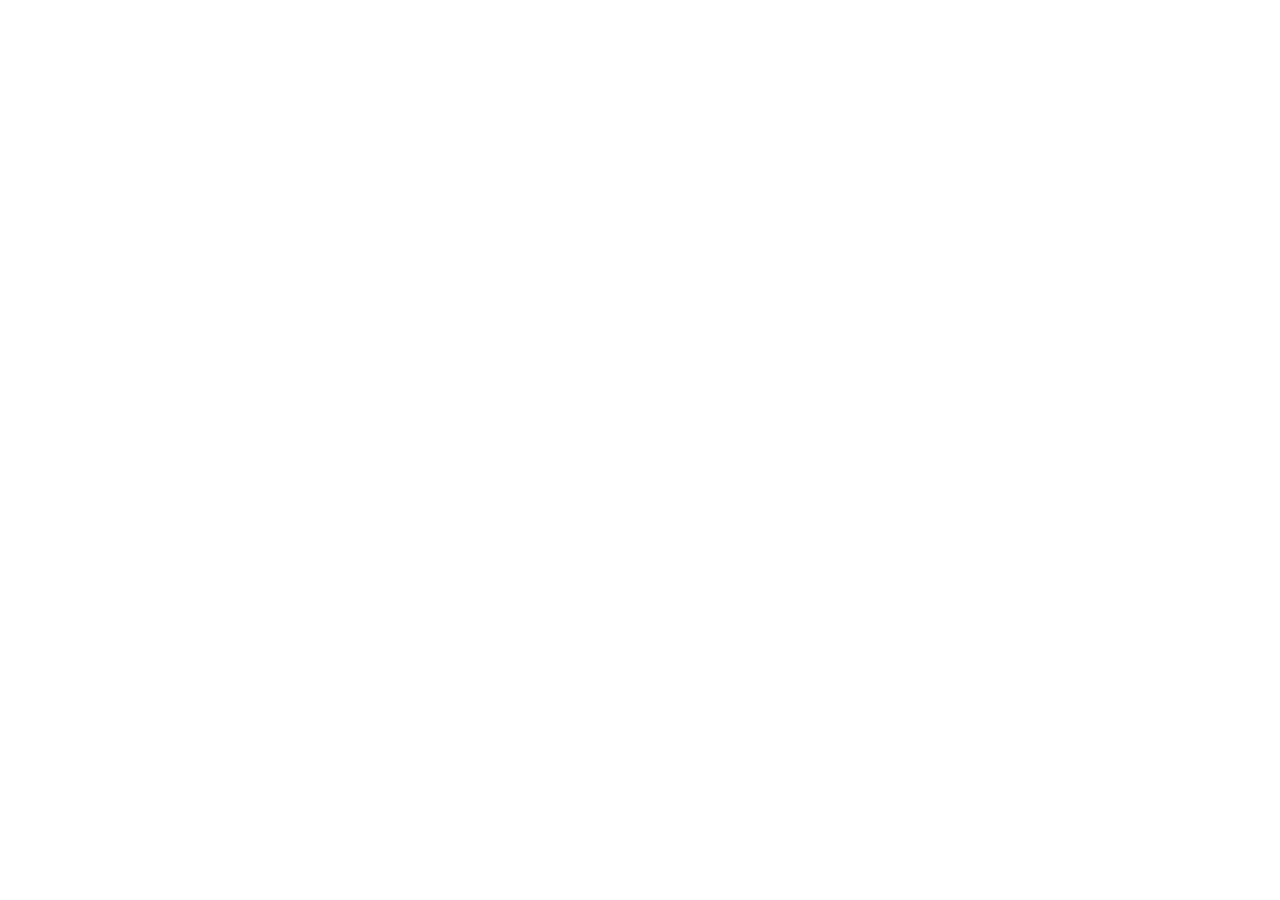
==== index.html @ 63088d49 "Update index.html" ====
<!DOCTYPE html>
<html lang="en">
<head>
  <meta charset="UTF-8">
  <title>Cropped Iframe</title>
  <style>
    html, body {
      margin: 0;
      height: 100%;
      overflow: hidden;
    }
    .iframe-wrapper {
      width: 100%;
      height: 100%;
      overflow: hidden;
      position: relative;
    }
    iframe {
      width: 100%;
      height: calc(100% + 50px); /* 100px more to shift up */
      border: none;
      transform: translateY(-50px); /* Crop 100px from top */
    }
  </style>
</head>
<body>
  <div class="iframe-wrapper">
    <iframe src="https://zijinmurong.wixsite.com/amozm0905"></iframe>
  </div>
</body>
</html>
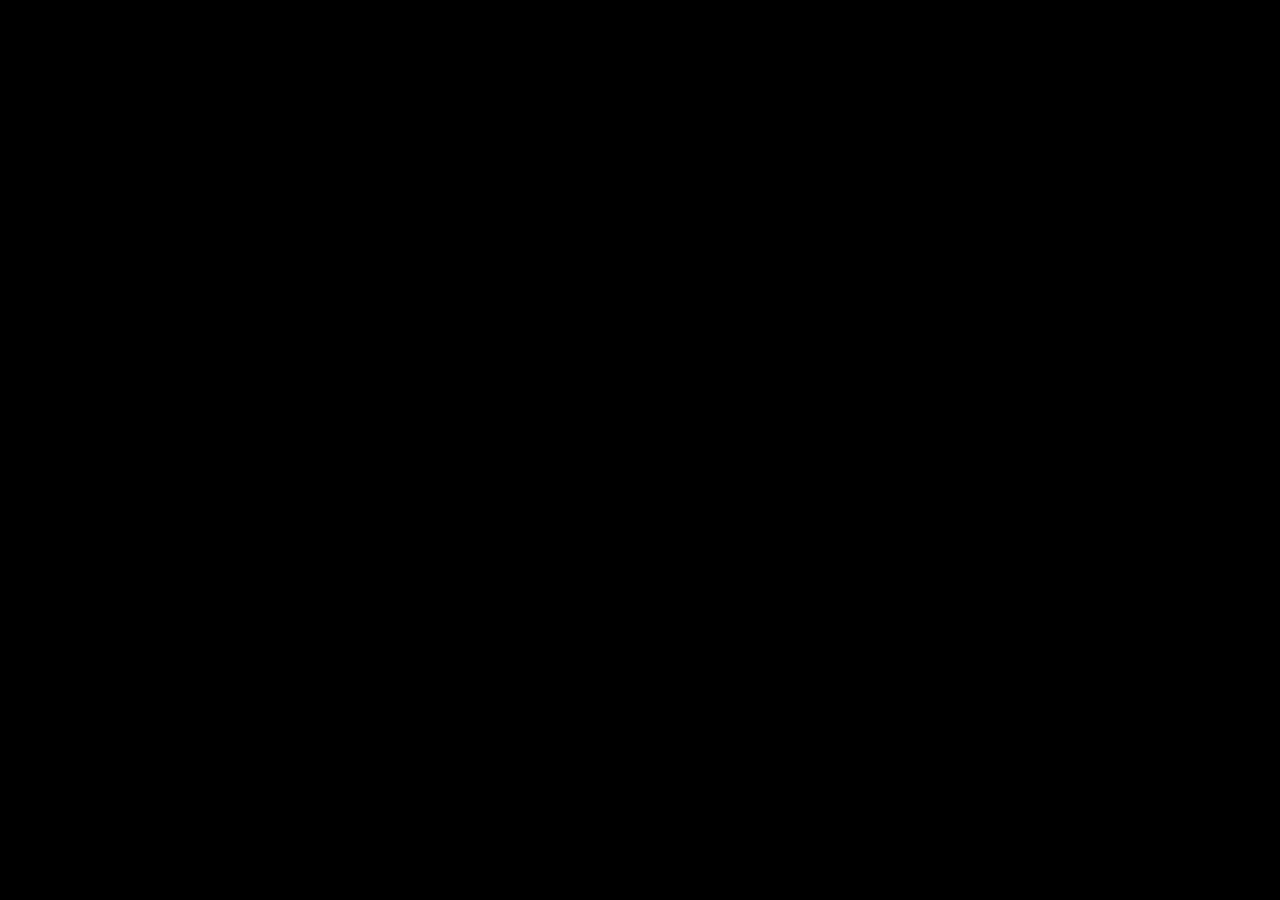
==== commit 852349c0: "Update index.html" ====
--- a/index.html
+++ b/index.html
@@ -2,24 +2,33 @@
 <html lang="en">
 <head>
   <meta charset="UTF-8">
-  <title>Cropped Iframe</title>
+  <meta name="viewport" content="width=device-width, initial-scale=1.0">
+  <title>Amozm.0905</title>
   <style>
     html, body {
       margin: 0;
+      padding: 0;
+      height: 100%;
+      width: 100%;
+      overflow: hidden;
+      background: #000; /* optional: removes any white gaps showing behind */
+    }
+    .iframe-wrapper {
+      position: fixed;
+      top: 0;
+      left: 0;
+      right: 0;
+      bottom: 0;
+      width: 100%;
       height: 100%;
       overflow: hidden;
     }
-    .iframe-wrapper {
-      width: 100%;
-      height: 100%;
-      overflow: hidden;
-      position: relative;
-    }
     iframe {
       width: 100%;
-      height: calc(100% + 50px); /* 100px more to shift up */
+      height: calc(100% + 50px); /* Extra height to shift content up */
       border: none;
-      transform: translateY(-50px); /* Crop 100px from top */
+      transform: translateY(-50px);
+      display: block;
     }
   </style>
 </head>
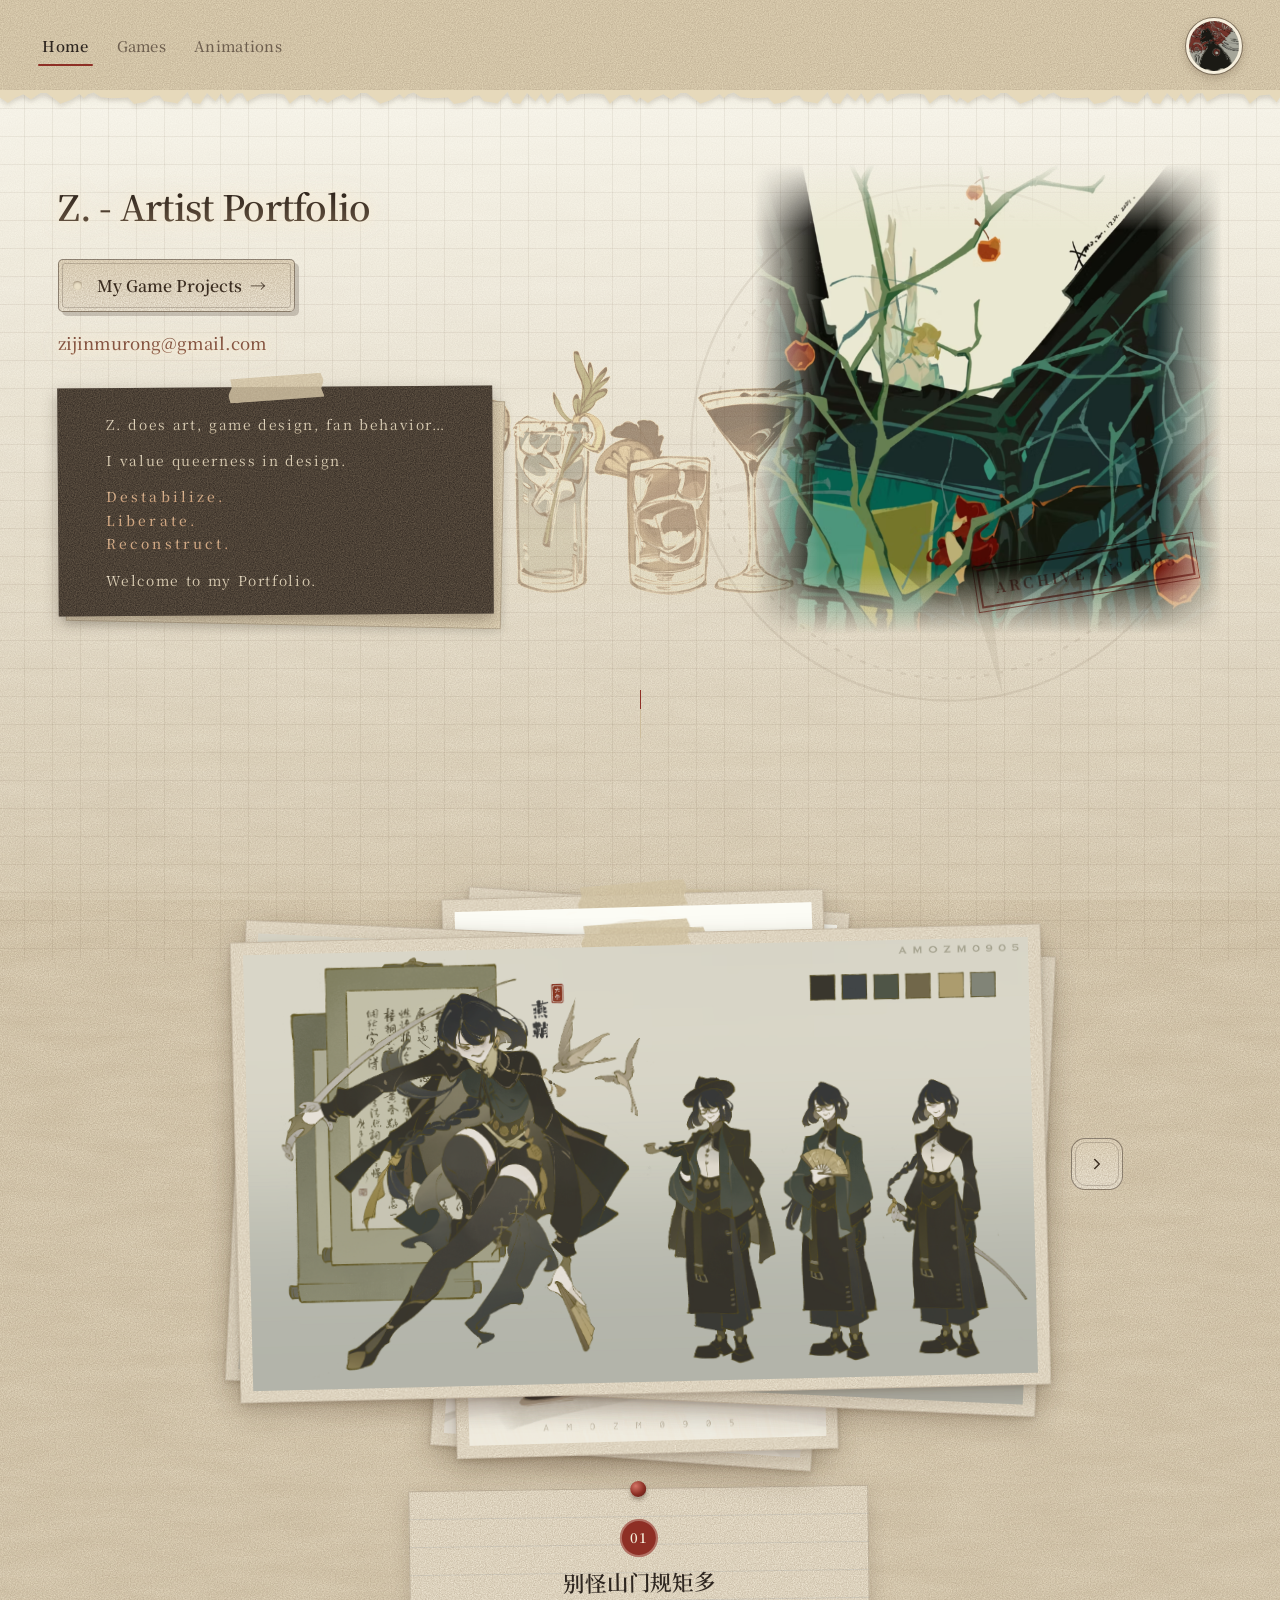
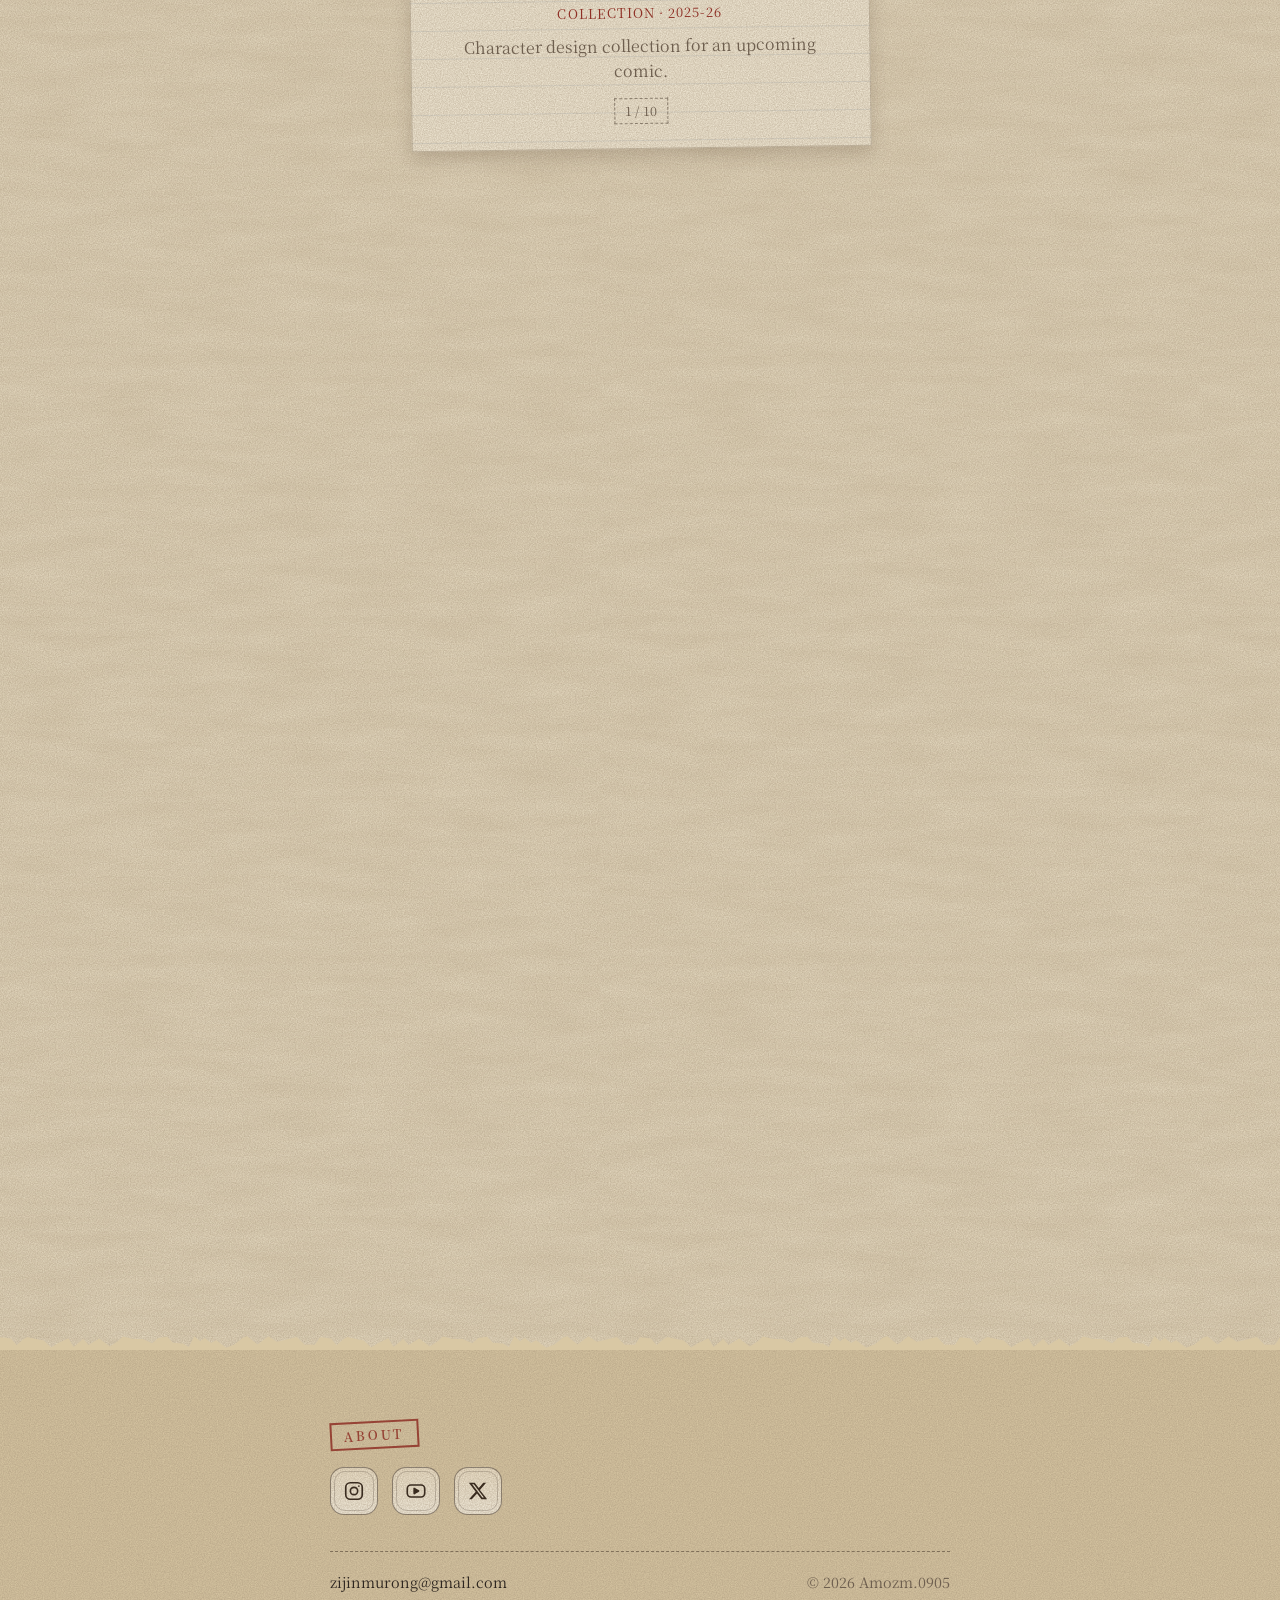
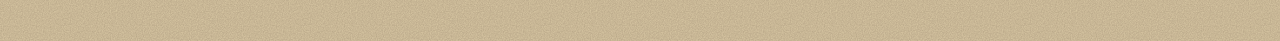
==== commit fbb48cf2: "animation add" ====
--- a/index.html
+++ b/index.html
@@ -1,40 +1,81 @@
-<!DOCTYPE html>
+<!doctype html>
 <html lang="en">
 <head>
-  <meta charset="UTF-8">
-  <meta name="viewport" content="width=device-width, initial-scale=1.0">
+  <meta charset="utf-8">
+  <meta name="viewport" content="width=device-width, initial-scale=1">
   <title>Amozm.0905</title>
-  <style>
-    html, body {
-      margin: 0;
-      padding: 0;
-      height: 100%;
-      width: 100%;
-      overflow: hidden;
-      background: #000; /* optional: removes any white gaps showing behind */
-    }
-    .iframe-wrapper {
-      position: fixed;
-      top: 0;
-      left: 0;
-      right: 0;
-      bottom: 0;
-      width: 100%;
-      height: 100%;
-      overflow: hidden;
-    }
-    iframe {
-      width: 100%;
-      height: calc(100% + 50px); /* Extra height to shift content up */
-      border: none;
-      transform: translateY(-50px);
-      display: block;
-    }
-  </style>
+  <link rel="preconnect" href="https://fonts.googleapis.com">
+  <link rel="preconnect" href="https://fonts.gstatic.com" crossorigin>
+  <link href="https://fonts.googleapis.com/css2?family=Noto+Serif+SC:wght@400;500;600;700&display=swap" rel="stylesheet">
+  <link rel="stylesheet" href="style.css">
 </head>
 <body>
-  <div class="iframe-wrapper">
-    <iframe src="https://zijinmurong.wixsite.com/amozm0905"></iframe>
-  </div>
+
+  <!-- ========== TOP BAR — page buttons + profile picture (images/profile.png) ========== -->
+  <nav class="top-bar" aria-label="Main">
+    <div class="nav-links">
+      <a class="nav-btn is-active" href="index.html" aria-current="page">Home</a>
+      <a class="nav-btn" href="games.html">Games</a>
+      <a class="nav-btn" href="animations.html">Animations</a>
+    </div>
+    <a class="avatar" href="index.html" aria-label="Home"><img src="images/profile.png" alt="Profile picture"></a>
+  </nav>
+
+  <!-- ========== HEADER — edit your name, email and tagline here ========== -->
+  <header class="site-header hero">
+    <div class="hero-grid">
+    <div class="header-inner">
+      <h1 class="name">Z. - Artist Portfolio</h1>
+      <a class="cta-btn" href="games.html">My Game Projects <span aria-hidden="true">→</span></a>
+      <a class="email" href="mailto:zijinmurong@gmail.com">zijinmurong@gmail.com</a>
+      <div class="tagline"><span class="tape" aria-hidden="true"></span>
+        <p>Z. does art, game design, fan behavior…</p>
+        <p>I value queerness in design.</p>
+        <p class="motto">Destabilize.<br>Liberate.<br>Reconstruct.</p>
+        <p>Welcome to my Portfolio.</p>
+      </div>
+    </div>
+
+    <!-- Right-side picture: replace images/hero.png with your own PNG (edges fade into the background) -->
+    <div class="hero-art">
+      <img src="images/hero.png" alt="Featured artwork">
+    </div>
+    </div>
+    <div class="scroll-hint" aria-hidden="true"><span></span></div>
+  </header>
+
+  <!-- ========== PORTFOLIO STACKS — edit the list in portfolio-data.js ========== -->
+  <main id="stacks" class="stacks" aria-label="Portfolio"></main>
+
+  <!-- ========== FOOTER — edit your extra info here ========== -->
+  <footer class="site-footer">
+    <div class="footer-inner">
+      <h2>About</h2>
+      <div class="social">
+        <a class="social-btn" href="https://www.instagram.com/amo.zm" target="_blank" rel="noopener" aria-label="Instagram">
+          <svg viewBox="0 0 24 24" fill="none" stroke="currentColor" stroke-width="1.8" stroke-linecap="round" stroke-linejoin="round" aria-hidden="true">
+            <rect x="3" y="3" width="18" height="18" rx="5"/><circle cx="12" cy="12" r="4"/><circle cx="17.3" cy="6.7" r="0.9" fill="currentColor" stroke="none"/>
+          </svg>
+        </a>
+        <a class="social-btn" href="https://www.youtube.com/@amozm.0905" target="_blank" rel="noopener" aria-label="YouTube">
+          <svg viewBox="0 0 24 24" fill="none" stroke="currentColor" stroke-width="1.8" stroke-linejoin="round" aria-hidden="true">
+            <rect x="2.5" y="5.5" width="19" height="13" rx="4"/><path d="M10 9.2v5.6l4.8-2.8z" fill="currentColor"/>
+          </svg>
+        </a>
+        <a class="social-btn" href="https://x.com/amozm0905" target="_blank" rel="noopener" aria-label="X">
+          <svg viewBox="0 0 24 24" fill="currentColor" aria-hidden="true">
+            <path d="M17.8 3h3.1l-6.8 7.8L22 21h-6.2l-4.9-6.4L5.3 21H2.2l7.3-8.3L2 3h6.4l4.4 5.8L17.8 3zm-1.1 16.2h1.7L7.4 4.7H5.6l11.1 14.5z"/>
+          </svg>
+        </a>
+      </div>
+      <div class="footer-meta">
+        <a href="mailto:zijinmurong@gmail.com">zijinmurong@gmail.com</a>
+        <span>© <span id="year"></span> Amozm.0905</span>
+      </div>
+    </div>
+  </footer>
+
+  <script src="portfolio-data.js"></script>
+  <script src="script.js"></script>
 </body>
 </html>
--- a/style.css
+++ b/style.css
@@ -0,0 +1,1044 @@
+:root {
+  --stack-scale: 0.8;   /* size of the project stacks: 1 = original, 0.8 = 80% */
+  --bg: #ffffff;
+  --surface: #ffffff;
+  --text: #2f352f;
+  --muted: #6d766f;
+  --line: #e4e7e3;
+  --green: #5d7d64;
+  --green-soft: #a8bea7;
+  --green-pale: #ffffff;
+  --card: #ffffff;
+  --shadow: 0 10px 28px rgba(40, 50, 42, 0.12), 0 2px 6px rgba(40, 50, 42, 0.07);
+}
+
+* { box-sizing: border-box; }
+
+html { scroll-behavior: smooth; }
+
+body {
+  margin: 0;
+  background: var(--bg);
+  color: var(--text);
+  /* Source Han Serif (installed locally) or its Google Fonts twin, Noto Serif SC */
+  font-family: "Source Han Serif", "Source Han Serif SC", "Noto Serif SC", "Noto Serif CJK SC", serif;
+  line-height: 1.6;
+  -webkit-font-smoothing: antialiased;
+}
+
+a { color: var(--green); text-decoration: none; }
+a:hover { text-decoration: underline; text-underline-offset: 3px; }
+
+/* ---------- Top bar ---------- */
+.top-bar {
+  position: sticky;
+  top: 0;
+  z-index: 50;
+  display: flex;
+  align-items: center;
+  justify-content: space-between;
+  gap: 12px;
+  padding: 18px clamp(16px, 3vw, 40px);
+}
+.nav-links { display: flex; gap: 6px; flex-wrap: wrap; }
+.nav-btn {
+  padding: 8px 16px;
+  border-radius: 999px;
+  border: 1px solid transparent;
+  color: var(--muted);
+  font-size: 0.92rem;
+  font-weight: 500;
+  transition: background-color 0.2s ease, color 0.2s ease, border-color 0.2s ease;
+}
+.nav-btn:hover { background: var(--green-pale); color: var(--green); text-decoration: none; }
+.nav-btn.is-active { background: var(--surface); border-color: var(--line); color: var(--text); }
+.nav-btn:focus-visible, .avatar:focus-visible, .cta-btn:focus-visible, .learn-more:focus-visible { outline: 2px solid var(--green); outline-offset: 2px; }
+
+.avatar {
+  flex: none;
+  width: 56px;
+  height: 56px;
+  border-radius: 50%;
+  overflow: hidden;
+  border: 3px solid var(--card);
+  box-shadow: 0 4px 14px rgba(38, 52, 41, 0.15);
+  background: var(--green-pale);
+}
+.avatar img { width: 100%; height: 100%; object-fit: cover; display: block; }
+
+/* ---------- Header ---------- */
+.site-header {
+  min-height: 78vh;
+  display: flex;
+  flex-direction: column;
+  justify-content: center;
+  align-items: center;
+  padding: 56px 20px 40px;
+  text-align: center;
+  position: relative;
+}
+
+.header-inner { animation: rise 0.9s cubic-bezier(.2, .7, .2, 1) both; }
+
+.name {
+  margin: 0 0 10px;
+  font-size: clamp(2.2rem, 6vw, 3.6rem);
+  font-weight: 600;
+  letter-spacing: -0.02em;
+}
+
+.email { display: table; margin: 18px auto 0; font-size: 1.05rem; font-weight: 500; }
+
+.cta-btn {
+  display: inline-flex;
+  align-items: center;
+  gap: 8px;
+  margin-top: 8px;
+  padding: 11px 24px;
+  border-radius: 999px;
+  background: var(--green);
+  color: #fff;
+  font-weight: 500;
+  box-shadow: 0 4px 14px rgba(93, 125, 100, 0.25);
+  transition: background-color 0.2s ease, transform 0.2s ease;
+}
+.cta-btn:hover { background: #4f6d56; transform: translateY(-2px); text-decoration: none; }
+
+.page-header { min-height: 58vh; }
+
+.tagline {
+  margin: 22px auto 0;
+  max-width: 62ch;
+  color: var(--muted);
+  font-size: 1.05rem;
+}
+.tagline p { margin: 0 0 14px; }
+.tagline p:last-child { margin-bottom: 0; }
+.tagline .motto {
+  color: var(--green);
+  font-weight: 500;
+  letter-spacing: 0.02em;
+  line-height: 1.7;
+}
+
+.scroll-hint {
+  position: relative;
+  margin-top: 56px;
+  width: 1px;
+  height: 48px;
+  background: var(--line);
+  overflow: hidden;
+}
+.scroll-hint span {
+  display: block;
+  width: 100%;
+  height: 40%;
+  background: var(--green);
+  animation: drip 1.8s ease-in-out infinite;
+}
+
+/* ---------- Stacks ---------- */
+.stacks { padding-bottom: 60px; overflow-x: clip; }   /* cards flying out never widen the page */
+
+.stack-section {
+  padding: 10vh clamp(16px, 3vw, 56px);
+  display: flex;
+  flex-direction: column;
+  align-items: center;
+}
+
+.stack-stage {
+  width: 100%;
+  display: grid;
+  /* Middle column fills the screen width, but never gets taller than the window
+     so the whole image stays visible. Change it to 1fr to always use the full width. */
+  grid-template-columns: 52px minmax(0, calc((100vh - 140px) * 4 / 3 * var(--stack-scale))) 52px;
+  justify-content: center;
+  align-items: center;
+  gap: clamp(12px, 2vw, 32px);
+}
+
+.stack {
+  position: relative;
+  width: 100%;
+  height: 60vh;                      /* replaced by script.js with the tallest picture's height */
+  margin: 0 auto;
+  touch-action: pan-y;
+  outline: none;
+}
+.stack:focus-visible { outline: 2px solid var(--green-soft); outline-offset: 18px; border-radius: 6px; }
+
+.card {
+  position: absolute;                /* size + position set by script.js to match each image's shape */
+  left: 0;
+  top: 0;
+  transition: transform 0.45s cubic-bezier(.2, .8, .2, 1), opacity 0.35s ease;
+  will-change: transform;
+}
+.card.is-top { cursor: pointer; }
+
+.card-inner {
+  width: 100%;
+  height: 100%;
+  padding: clamp(8px, 0.9vw, 16px);
+  background: var(--card);
+  border: 1px solid rgba(40, 50, 42, 0.08);
+  border-radius: 0;
+  box-shadow: var(--shadow);
+  opacity: 0;
+  transform: translateY(90px);
+  transition: opacity 0.7s ease, transform 0.9s cubic-bezier(.2, .7, .2, 1);
+}
+
+.card img {
+  display: block;
+  width: 100%;
+  height: 100%;
+  object-fit: contain;               /* never crop the PNG */
+  border-radius: 0;
+  user-select: none;
+  -webkit-user-drag: none;
+}
+
+.stack-section.is-visible .card-inner { opacity: 1; transform: none; }
+
+/* Arrow buttons */
+.stack-btn {
+  width: 52px;
+  height: 52px;
+  border-radius: 50%;
+  border: 1px solid var(--line);
+  background: var(--surface);
+  color: var(--green);
+  display: grid;
+  place-items: center;
+  cursor: pointer;
+  opacity: 0;
+  pointer-events: none;
+  transition:
+    opacity 0.4s ease var(--d, 0s),
+    transform 0.4s ease var(--d, 0s),
+    background-color 0.2s ease,
+    border-color 0.2s ease;
+}
+.stack-btn svg { width: 18px; height: 18px; }
+.stack-btn:hover { background: var(--green-pale); border-color: var(--green-soft); }
+.stack-btn:focus-visible { outline: 2px solid var(--green); outline-offset: 2px; }
+
+.stack-btn.prev { transform: translateX(8px); }
+.stack-btn.next { transform: translateX(-8px); }
+
+.stack-section.is-visible .stack-btn.next {
+  --d: 0.8s;
+  opacity: 1;
+  transform: none;
+  pointer-events: auto;
+}
+.stack-section.is-visible .stack-btn.prev:not(.is-hidden) {
+  opacity: 1;
+  transform: none;
+  pointer-events: auto;
+}
+
+/* Caption */
+.stack-caption {
+  margin-top: 44px;
+  max-width: 460px;
+  text-align: center;
+  opacity: 0;
+  transform: translateY(20px);
+  transition: opacity 0.7s ease 0.4s, transform 0.7s ease 0.4s;
+}
+.stack-section.is-visible .stack-caption { opacity: 1; transform: none; }
+
+.stack-index {
+  font-size: 0.8rem;
+  font-weight: 600;
+  letter-spacing: 0.12em;
+  color: var(--green);
+}
+.stack-caption h2 {
+  margin: 4px 0 2px;
+  font-size: 1.35rem;
+  font-weight: 600;
+  letter-spacing: -0.01em;
+}
+.stack-meta { margin: 0; font-size: 0.9rem; color: var(--green); }
+.stack-desc { margin: 10px 0 0; color: var(--muted); }
+.learn-more {
+  display: table;
+  margin: 18px auto 0;
+  padding: 9px 22px;
+  border-radius: 999px;
+  border: 1px solid var(--green-soft);
+  background: var(--surface);
+  color: var(--green);
+  font-weight: 500;
+  font-size: 0.95rem;
+  transition: background-color 0.2s ease, color 0.2s ease, border-color 0.2s ease;
+}
+.learn-more:hover { background: var(--green); border-color: var(--green); color: #fff; text-decoration: none; }
+.stack-counter {
+  display: inline-block;
+  margin-top: 14px;
+  padding: 2px 10px;
+  border-radius: 999px;
+  background: var(--green-pale);
+  color: var(--green);
+  font-size: 0.8rem;
+  font-variant-numeric: tabular-nums;
+}
+
+/* ---------- Footer ---------- */
+.site-footer {
+  background: var(--green-pale);
+  border-top: 4px double var(--ink);
+  padding: 72px 20px 48px;
+}
+.footer-inner { max-width: 620px; margin: 0 auto; }
+.site-footer h2 {
+  margin: 0 0 18px;
+  font-size: 0.8rem;
+  font-weight: 600;
+  letter-spacing: 0.14em;
+  text-transform: uppercase;
+  color: var(--green);
+}
+.site-footer p { margin: 0 0 8px; }
+.social { display: flex; gap: 14px; }
+.social-btn {
+  width: 48px;
+  height: 48px;
+  border-radius: 50%;
+  display: grid;
+  place-items: center;
+  background: var(--surface);
+  border: 1px solid var(--line);
+  color: var(--green);
+  transition: background-color 0.2s ease, border-color 0.2s ease, transform 0.2s ease;
+}
+.social-btn svg { width: 22px; height: 22px; }
+.social-btn:hover { background: var(--card); border-color: var(--green-soft); transform: translateY(-2px); text-decoration: none; }
+.social-btn:focus-visible { outline: 2px solid var(--green); outline-offset: 2px; }
+.footer-meta {
+  margin-top: 36px;
+  padding-top: 18px;
+  border-top: 1px solid rgba(93, 125, 100, 0.2);
+  display: flex;
+  flex-wrap: wrap;
+  justify-content: space-between;
+  gap: 8px;
+  font-size: 0.9rem;
+  color: var(--muted);
+}
+
+/* ---------- Animations ---------- */
+@keyframes rise {
+  from { opacity: 0; transform: translateY(24px); }
+  to   { opacity: 1; transform: none; }
+}
+@keyframes drip {
+  0%   { transform: translateY(-100%); }
+  100% { transform: translateY(250%); }
+}
+
+/* =====================================================================
+   STYLIZED THEME — light sketchbook paper, ink-line buttons, gradient text.
+   Change the look here.
+   ===================================================================== */
+:root {
+  --bar-top: #ffffff;          /* top bar */
+  --bar-bottom: #ffffff;
+  --ink: rgba(63, 86, 70, 0.42);       /* outer line of every button (subtle) */
+  --ink-strong: rgba(63, 86, 70, 0.8); /* outer line of the current page's button */
+  --ink-soft: rgba(63, 86, 70, 0.18);  /* thin inner line */
+  --btn-text: #3f5646;
+  --btn-top: #ffffff;          /* button background */
+  --btn-bottom: #ffffff;
+  --grid-line: rgba(63, 86, 70, 0.07); /* faint grid; set to transparent to remove */
+  --grid-size: 28px;
+}
+
+/* Background image — fixed, faded, sits behind the grid.
+   Swap images/background.png for your own (or change the file name below). */
+:root {
+  --bg-image: url("images/background.png");
+  --bg-image-opacity: 1;       /* overall strength multiplier (0–1) */
+  --bg-fade-top: 0.8;          /* image visibility at the top of the screen */
+  --bg-fade-bottom: 0.1;       /* image visibility at the bottom of the screen */
+}
+body::after {
+  content: "";
+  position: fixed;
+  inset: var(--bar-h, 96px) 0 0 0;   /* starts right below the top bar (height measured in script.js) */
+  z-index: -2;
+  pointer-events: none;
+  background: var(--bg-image) center / cover no-repeat;
+  opacity: var(--bg-image-opacity);
+  -webkit-mask-image: linear-gradient(to bottom, rgba(0, 0, 0, var(--bg-fade-top)), rgba(0, 0, 0, var(--bg-fade-bottom)));
+  mask-image: linear-gradient(to bottom, rgba(0, 0, 0, var(--bg-fade-top)), rgba(0, 0, 0, var(--bg-fade-bottom)));
+}
+
+/* Background grid — a fixed layer behind the page that script.js nudges with the cursor */
+body::before {
+  content: "";
+  position: fixed;
+  inset: -60px;
+  z-index: -1;
+  pointer-events: none;
+  background-image:
+    linear-gradient(var(--grid-line) 1px, transparent 1px),
+    linear-gradient(90deg, var(--grid-line) 1px, transparent 1px);
+  background-size: var(--grid-size) var(--grid-size);
+  transform: translate3d(var(--grid-x, 0px), var(--grid-y, 0px), 0);
+  will-change: transform;
+}
+.site-footer { background: #ffffff; position: relative; }   /* solid white, like the top bar, so text stays readable */
+
+/* Top bar */
+.top-bar {
+  background: linear-gradient(180deg, var(--bar-top), var(--bar-bottom));
+  border-bottom: 4px double var(--ink);
+  box-shadow: 0 2px 12px rgba(40, 50, 42, 0.05);
+}
+.nav-links { gap: 10px; }
+
+/* Every button: paper background, sharp corners, bold outer line + thin inner line */
+.nav-btn, .cta-btn, .learn-more, .stack-btn, .social-btn {
+  position: relative;
+  border-radius: 0;
+  border: 1.5px solid var(--ink);
+  background: linear-gradient(180deg, var(--btn-top), var(--btn-bottom));
+  color: var(--btn-text);
+  text-decoration: none;
+  box-shadow: none;
+  transition: transform 0.2s ease, box-shadow 0.2s ease,
+              opacity 0.4s ease var(--d, 0s);
+}
+.nav-btn::after, .cta-btn::after, .learn-more::after, .stack-btn::after, .social-btn::after {
+  content: "";
+  position: absolute;
+  inset: 3px;
+  border: 1px solid var(--ink-soft);
+  pointer-events: none;
+}
+/* Hover: lift with a hard pencil-like offset line instead of changing color */
+/* Corner rounding: text buttons slightly, icon-only buttons more */
+.nav-btn, .cta-btn, .learn-more { border-radius: 5px; }
+.nav-btn::after, .cta-btn::after, .learn-more::after { border-radius: 3px; }
+.stack-btn, .social-btn { border-radius: 14px; }
+.stack-btn::after, .social-btn::after { border-radius: 11px; }
+.stack-counter { border-radius: 4px !important; }
+
+.nav-btn:hover, .cta-btn:hover, .learn-more:hover, .stack-btn:hover, .social-btn:hover {
+  background: linear-gradient(180deg, var(--btn-top), var(--btn-bottom));
+  color: var(--btn-text);
+  border-color: var(--ink-strong);
+  text-decoration: none;
+  transform: translate(-2px, -2px);
+  box-shadow: 3px 3px 0 var(--ink-soft);
+}
+
+/* Header buttons */
+.nav-btn { padding: 8px 18px; letter-spacing: 0.02em; color: #5f6f62; }
+.nav-btn.is-active {
+  background: var(--bg);
+  border-color: var(--ink-strong);
+  color: var(--text);
+  font-weight: 600;
+}
+.nav-btn.is-active::after { border-color: var(--ink); }
+
+/* Header tabs: plain text, current page underlined */
+.top-bar .nav-btn,
+.top-bar .nav-btn:hover,
+.top-bar .nav-btn.is-active {
+  background: none;
+  border: none;
+  border-radius: 0;
+  box-shadow: none;
+  transform: none;
+  padding: 8px 4px;
+  margin: 0 10px;
+  color: #6d766f;
+  font-weight: 500;
+}
+.top-bar .nav-btn::after {
+  inset: auto 0 0 0;
+  height: 2px;
+  border: none;
+  border-radius: 1px;
+  background: #3f5646;
+  transform: scaleX(0);
+  transition: transform 0.25s ease;
+}
+.top-bar .nav-btn:hover { color: #3f5646; }
+.top-bar .nav-btn:hover::after { transform: scaleX(0.4); opacity: 0.35; }
+.top-bar .nav-btn.is-active { color: #2f352f; font-weight: 600; }
+.top-bar .nav-btn.is-active::after { transform: scaleX(1); opacity: 1; }
+.top-bar .nav-links { gap: 0; }
+.top-bar .nav-links .nav-btn:first-child { margin-left: 0; }
+
+/* Main call-to-action: extra offset line so it reads as the key button */
+.cta-btn {
+  margin-top: 16px;
+  padding: 13px 28px;
+  font-weight: 600;
+  box-shadow: 4px 4px 0 var(--ink-soft);
+}
+.cta-btn:hover { box-shadow: 6px 6px 0 var(--ink-soft); }
+
+.learn-more { font-weight: 600; }
+
+/* Avatar ring */
+.avatar { border: 2px solid var(--card); box-shadow: 0 0 0 1.5px var(--ink), 0 3px 10px rgba(40, 50, 42, 0.12); }
+
+/* Arrow buttons keep their fade-in timing */
+.stack-btn { transition: opacity 0.4s ease var(--d, 0s), transform 0.2s ease, box-shadow 0.2s ease; }
+.stack-section.is-visible .stack-btn.next:hover,
+.stack-section.is-visible .stack-btn.prev:not(.is-hidden):hover { transform: translate(-2px, -2px); }
+.stack-counter { border-radius: 0; border: 1px solid var(--ink-soft); background: var(--btn-bottom); }
+
+/* Gradient header text — each line slightly lighter toward the bottom */
+.name, .email, .tagline p, p.tagline {
+  -webkit-background-clip: text;
+  background-clip: text;
+  -webkit-text-fill-color: transparent;
+  color: transparent;
+}
+.name { line-height: 1.3; padding-bottom: 0.12em; background-image: linear-gradient(180deg, #2a332c 15%, #6a7a6c 100%); background-size: 100% 1.3em; }
+.email { background-image: linear-gradient(180deg, #4d6a55, #8fac93); }
+.email:hover { text-decoration: none; opacity: 0.8; }
+.tagline p, p.tagline { background-image: linear-gradient(180deg, #f5f6f2, #c3cbc4); background-size: 100% 1.6em; }   /* light text on the dark sheet */
+.tagline .motto { background-image: linear-gradient(180deg, #d4e4d4, #a4bca7); background-size: 100% 1.7em; }
+
+/* Soft white blurred outline around page text (follows the letter shapes, no box).
+   Stacked drop-shadows build a feathered halo; tweak --text-glow or the blur sizes. */
+:root {
+  --text-glow: rgba(255, 255, 255, 0.95);
+}
+.stack-caption, .name, .email {
+  filter:
+    drop-shadow(0 0 1px var(--text-glow))
+    drop-shadow(0 0 4px var(--text-glow))
+    drop-shadow(0 0 10px var(--text-glow));
+}
+
+/* Paper stack behind the summary lines only: two sharp rectangles */
+:root {
+  --paper-top: #2f352f;      /* dark sheet on top (same tone as the text) */
+  --paper-bottom: #f2f4f0;   /* light sheet peeking out underneath */
+}
+.tagline {
+  position: relative;
+  isolation: isolate;
+  width: fit-content;
+  max-width: 100%;
+  margin: 30px auto 0;
+  padding: 26px clamp(22px, 4vw, 48px) 24px;
+  letter-spacing: 0.12em;          /* airy, typographic spacing */
+  font-size: 0.86rem;
+}
+.tagline .motto { letter-spacing: 0.22em; }
+.tagline::before,
+.tagline::after {
+  content: "";
+  position: absolute;
+  inset: 0;
+  border-radius: 0;
+  pointer-events: none;
+}
+.tagline::before {                 /* top sheet */
+  z-index: -1;
+  background: var(--paper-top);
+  transform: rotate(-0.4deg);
+  box-shadow: 0 1px 3px rgba(40, 50, 42, 0.08);
+}
+.tagline::after {                  /* bottom sheet, peeking out */
+  z-index: -2;
+  background: var(--paper-bottom);
+  border: 1px solid var(--ink);          /* thin outline so the light sheet reads on the pale background */
+  box-shadow: 0 3px 10px rgba(40, 50, 42, 0.12);
+  transform: translate(10px, 10px) rotate(1.1deg);
+}
+
+/* ---------- Home hero: text on the left, picture on the right ---------- */
+.hero { overflow-x: clip; }
+.hero-grid {
+  width: 100%;
+  max-width: 1240px;
+  display: grid;
+  grid-template-columns: minmax(0, 1.15fr) minmax(0, 0.85fr);
+  align-items: center;
+  gap: clamp(28px, 5vw, 80px);
+  padding: 0 clamp(8px, 3vw, 40px);
+}
+.hero .header-inner { text-align: left; }
+.hero .name { font-size: clamp(2.2rem, 1.2vw, 3.6rem); }
+.hero .email { margin: 18px 0 0; }
+.hero .tagline { margin: 30px 0 0; }
+
+.hero-art {
+  position: relative;
+  display: flex;
+  justify-content: center;
+}
+.hero-art img {
+  display: block;
+  max-width: 100%;
+  max-height: 72vh;
+  width: auto;
+  height: auto;
+  border-radius: 0;
+  /* Feathered edges: the picture fades out on all four sides so it melts into the background.
+     Raise --hero-feather for a softer, wider fade; lower it for crisper edges. */
+  --hero-feather: 14%;
+  -webkit-mask-image:
+    linear-gradient(to right, transparent, #000 var(--hero-feather), #000 calc(100% - var(--hero-feather)), transparent),
+    linear-gradient(to bottom, transparent, #000 var(--hero-feather), #000 calc(100% - var(--hero-feather)), transparent);
+  -webkit-mask-composite: source-in;
+  mask-image:
+    linear-gradient(to right, transparent, #000 var(--hero-feather), #000 calc(100% - var(--hero-feather)), transparent),
+    linear-gradient(to bottom, transparent, #000 var(--hero-feather), #000 calc(100% - var(--hero-feather)), transparent);
+  mask-composite: intersect;
+}
+
+@media (max-width: 860px) {
+  .hero-grid { grid-template-columns: 1fr; }
+  .hero-art img { max-height: 60vh; }
+}
+
+/* ---------- Scroll preview (right edge): project thumbnails + sliding dial ---------- */
+.scroll-nav {
+  position: fixed;
+  right: clamp(12px, 2vw, 28px);
+  top: 50%;
+  z-index: 40;
+  display: flex;
+  flex-direction: column;
+  gap: 12px;
+  padding: 6px 0 6px 26px;
+  opacity: 0;
+  pointer-events: none;
+  transform: translate(14px, -50%);
+  transition: opacity 0.35s ease, transform 0.35s ease;
+}
+.scroll-nav.is-shown { opacity: 1; pointer-events: auto; transform: translate(0, -50%); }
+
+.scroll-nav-thumb {
+  width: 46px;
+  height: 46px;                      /* square: the image is center-cropped to fit */
+  padding: 0;
+  border: 1px solid var(--ink);
+  border-radius: 0;
+  background: #fff;
+  cursor: pointer;
+  opacity: 0.5;
+  box-shadow: 0 2px 8px rgba(40, 50, 42, 0.12);
+  transition: opacity 0.2s ease, transform 0.25s ease, border-color 0.2s ease;
+}
+.scroll-nav-thumb img { display: block; width: 100%; height: 100%; object-fit: cover; }
+.scroll-nav-thumb:hover { opacity: 0.85; }
+.scroll-nav-thumb.is-active { opacity: 1; border-color: var(--text); transform: translateX(-4px); }
+.scroll-nav-thumb:focus-visible { outline: 2px solid var(--green); outline-offset: 2px; }
+
+.scroll-nav-track {                 /* faint vertical rail */
+  position: absolute;
+  left: 6px;
+  top: 6px;
+  bottom: 6px;
+  width: 1px;
+  background: var(--ink);
+}
+.scroll-nav-dial {                  /* the small line that dials to the current project */
+  position: absolute;
+  left: 6px;
+  top: 0;
+  width: 14px;
+  height: 2px;
+  background: var(--text);
+  transition: transform 0.45s cubic-bezier(.2, .8, .2, 1);
+}
+
+/* Keep the stacks clear of the preview on desktop; hide the preview on phones */
+@media (min-width: 761px) {
+  body.has-scroll-nav .stack-section { padding-left: 110px; padding-right: 110px; }
+}
+@media (max-width: 760px) {
+  .scroll-nav { display: none; }
+}
+
+/* ---------- Small screens ---------- */
+@media (max-width: 600px) {
+  .tagline { padding: 20px 16px 18px; letter-spacing: 0.08em; }
+  .top-bar { padding: 14px 16px; }
+  .nav-btn { padding: 7px 12px; font-size: 0.88rem; }
+  .avatar { width: 46px; height: 46px; }
+  .site-header { padding-top: 40px; }
+  .nav-links { gap: 6px; }
+  .stack-stage { grid-template-columns: 38px minmax(0, calc((100vw - 108px) * var(--stack-scale))) 38px; gap: 8px; justify-content: center; }
+  .stack-btn { width: 38px; height: 38px; }
+  .stack-section { padding-left: 16px; padding-right: 16px; }
+  .card-inner { padding: 6px; }
+}
+
+@media (prefers-reduced-motion: reduce) {
+  html { scroll-behavior: auto; }
+  .card, .card-inner, .stack-caption, .stack-btn { transition-duration: 0.01s !important; transition-delay: 0s !important; }
+  .header-inner, .scroll-hint span { animation: none; }
+}
+
+
+/* =====================================================================
+   VINTAGE COLLAGE THEME
+   Aged paper, taped photo prints, pinned index cards, red string, stamps,
+   torn edges. All textures are generated in code (no image files).
+   Everything below overrides the earlier styling; delete this block to go back.
+   ===================================================================== */
+:root {
+  --bg: #eadfc6;              /* aged paper page */
+  --surface: #f3ead6;
+  --text: #2e2620;            /* sepia-black ink */
+  --muted: #6e5f4f;
+  --line: #cdbd9c;
+  --green: #5f6b47;           /* muted olive accent (kept from the green look) */
+  --green-soft: #b5a27e;
+  --green-pale: #efe5cf;
+  --card: #f6efdd;            /* photo-print border */
+  --red: #8e2f25;             /* red string, pins, stamps */
+  --shadow: 0 10px 24px rgba(60, 40, 20, 0.22), 0 2px 5px rgba(60, 40, 20, 0.15);
+
+  --ink: rgba(58, 44, 32, 0.5);
+  --ink-strong: rgba(46, 38, 32, 0.85);
+  --ink-soft: rgba(58, 44, 32, 0.22);
+  --btn-text: #3a2c20;
+  --btn-top: #efe4cc;
+  --btn-bottom: #f8f2e3;
+  --grid-line: rgba(90, 70, 45, 0.07);
+  --text-glow: rgba(243, 234, 214, 0.95);
+  --paper-top: #2e2620;       /* dark card */
+  --paper-bottom: #efe3c6;    /* light card underneath */
+
+  --noise: url("data:image/svg+xml,%3Csvg xmlns='http://www.w3.org/2000/svg' width='240' height='240'%3E%3Cfilter id='n'%3E%3CfeTurbulence type='fractalNoise' baseFrequency='0.85' numOctaves='3' stitchTiles='stitch'/%3E%3CfeColorMatrix values='0 0 0 0 0.33  0 0 0 0 0.25  0 0 0 0 0.16  0 0 0 0.55 0'/%3E%3C/filter%3E%3Crect width='100%25' height='100%25' filter='url(%23n)'/%3E%3C/svg%3E");
+  --fibers: url("data:image/svg+xml,%3Csvg xmlns='http://www.w3.org/2000/svg' width='600' height='600'%3E%3Cfilter id='f'%3E%3CfeTurbulence type='fractalNoise' baseFrequency='0.012 0.06' numOctaves='4' seed='4'/%3E%3CfeColorMatrix values='0 0 0 0 0.45  0 0 0 0 0.34  0 0 0 0 0.2  0 0 0 0.22 0'/%3E%3C/filter%3E%3Crect width='100%25' height='100%25' filter='url(%23f)'/%3E%3C/svg%3E");
+  --bg-image-filter: sepia(0.6) saturate(0.75);   /* warms the background picture to match */
+}
+
+/* Paper texture on the whole page */
+body {
+  background-color: var(--bg);
+  background-image: var(--noise), var(--fibers);
+  color: var(--text);
+}
+body::after { filter: var(--bg-image-filter); }
+
+/* ---------- Top bar: a strip of kraft paper with a torn bottom edge ---------- */
+.top-bar {
+  background: #e6d9bb var(--noise);
+  border-bottom: none;
+  box-shadow: 0 4px 10px rgba(60, 40, 20, 0.12);
+}
+.top-bar::after {
+  content: "";
+  position: absolute;
+  left: 0; right: 0; bottom: -14px;
+  height: 16px;
+  background: url("data:image/svg+xml,%3Csvg xmlns='http://www.w3.org/2000/svg' width='320' height='16' preserveAspectRatio='none'%3E%3Cpath d='M0,0 L320,0 L320.0,7.4 L316.5,12.3 L309.7,4.5 L299.5,5.6 L289.9,13.7 L284.0,4.6 L277.1,3.4 L268.6,3.6 L259.4,4.3 L252.3,8.7 L247.1,11.6 L242.7,3.2 L236.9,3.4 L227.6,13.6 L221.3,3.0 L215.4,11.3 L207.0,2.9 L200.2,13.8 L192.9,12.9 L187.5,2.0 L177.5,13.5 L170.8,12.2 L164.0,11.2 L159.5,5.5 L153.9,5.8 L145.0,12.1 L134.0,14.0 L128.0,7.5 L119.4,8.0 L110.9,8.2 L101.0,7.3 L93.8,2.4 L88.1,4.3 L83.7,8.3 L79.6,3.9 L71.3,9.8 L60.5,13.8 L56.2,10.3 L46.5,3.1 L40.4,3.1 L30.9,9.6 L23.3,4.2 L15.2,8.1 L7.9,13.1 L0.0,7.4 Z' fill='%23e6d9bb'/%3E%3C/svg%3E") repeat-x;
+  background-size: 320px 16px;
+  filter: drop-shadow(0 3px 2px rgba(60, 40, 20, 0.12));
+  pointer-events: none;
+}
+.top-bar .nav-btn, .top-bar .nav-btn:hover, .top-bar .nav-btn.is-active { color: var(--muted); }
+.top-bar .nav-btn:hover { color: var(--text); }
+.top-bar .nav-btn.is-active { color: var(--text); }
+.top-bar .nav-btn::after { background: var(--red); height: 2px; }     /* red-pencil underline */
+.avatar { border: 3px solid var(--card); box-shadow: 0 0 0 1px var(--ink), 0 4px 10px rgba(60, 40, 20, 0.25); }
+
+/* ---------- Hero ---------- */
+.hero { position: relative; }
+.hero::before {                      /* faint compass watermark, like an old map */
+  content: "";
+  position: absolute;
+  width: min(46vw, 560px);
+  aspect-ratio: 1;
+  right: 4%;
+  top: 50%;
+  transform: translateY(-50%) rotate(-12deg);
+  background: url("data:image/svg+xml,%3Csvg xmlns='http://www.w3.org/2000/svg' viewBox='0 0 200 200'%3E%3Cg fill='none' stroke='%235a4632' stroke-width='0.8'%3E%3Ccircle cx='100' cy='100' r='92'/%3E%3Ccircle cx='100' cy='100' r='84' stroke-dasharray='2 3'/%3E%3Ccircle cx='100' cy='100' r='30'/%3E%3C/g%3E%3Cg fill='%235a4632'%3E%3Cpath d='M100 8 L108 100 L100 192 L92 100 Z' opacity='0.8'/%3E%3Cpath d='M8 100 L100 92 L192 100 L100 108 Z' opacity='0.5'/%3E%3Cpath d='M35 35 L103 97 L165 165 L97 103 Z' opacity='0.25'/%3E%3Cpath d='M165 35 L103 103 L35 165 L97 97 Z' opacity='0.25'/%3E%3C/g%3E%3Ctext x='100' y='22' font-size='12' text-anchor='middle' fill='%235a4632' font-family='serif'%3EN%3C/text%3E%3C/svg%3E") center / contain no-repeat;
+  opacity: 0.09;
+  pointer-events: none;
+  z-index: 0;
+}
+.hero-grid { position: relative; z-index: 1; }
+.name { background-image: linear-gradient(180deg, #2a2019 15%, #6d5a46 100%); }
+.email { background-image: linear-gradient(180deg, #6b3a2c, #9a6a52); }
+
+/* Tape strips (used on the summary card and photo prints) */
+.tape {
+  position: absolute;
+  z-index: 3;
+  width: 96px;
+  height: 26px;
+  background: rgba(233, 220, 186, 0.78) var(--noise);
+  box-shadow: 0 1px 2px rgba(60, 40, 20, 0.2);
+  clip-path: polygon(3% 8%, 97% 0, 100% 30%, 97% 60%, 100% 92%, 2% 100%, 0 70%, 4% 40%);
+  pointer-events: none;
+}
+.tagline .tape { top: -12px; left: 50%; transform: translateX(-50%) rotate(-3deg); }
+
+/* Summary card: dark card on a light one, with paper grain */
+.tagline::before { background: var(--paper-top) var(--noise); box-shadow: 0 6px 16px rgba(40, 25, 15, 0.3); }
+.tagline::after { background: var(--paper-bottom) var(--noise); border: 1px solid var(--ink-soft); }
+.tagline p, p.tagline { background-image: linear-gradient(180deg, #f3ead6, #c9b99c); }
+.tagline .motto { background-image: linear-gradient(180deg, #e8c9a4, #c0906c); }
+
+/* Buttons: paper tags with a punched hole */
+.cta-btn { padding-left: 38px; box-shadow: 4px 4px 0 var(--ink-soft); }
+.cta-btn::before {
+  content: "";
+  position: absolute;
+  left: 14px; top: 50%;
+  width: 9px; height: 9px;
+  margin-top: -4.5px;
+  border-radius: 50%;
+  background: var(--bg);
+  box-shadow: inset 0 1px 2px rgba(60, 40, 20, 0.45);
+}
+.nav-btn, .cta-btn, .learn-more, .stack-btn, .social-btn { background-image: var(--noise), linear-gradient(180deg, var(--btn-top), var(--btn-bottom)); }
+
+.scroll-hint { background: var(--line); }
+.scroll-hint span { background: var(--red); }
+
+/* ---------- Project stacks: taped photo prints ---------- */
+.card-inner {
+  background: var(--card) var(--noise);
+  border: 1px solid rgba(90, 70, 45, 0.18);
+  box-shadow: var(--shadow);
+  position: relative;
+}
+.card img { filter: sepia(0.08) contrast(0.98); }
+.card-inner::before {                 /* tape across the top of each print */
+  content: "";
+  position: absolute;
+  top: -13px; left: 50%;
+  width: 110px; height: 28px;
+  transform: translateX(-50%) rotate(-2deg);
+  background: rgba(233, 220, 186, 0.8) var(--noise);
+  box-shadow: 0 1px 2px rgba(60, 40, 20, 0.2);
+  clip-path: polygon(3% 8%, 97% 0, 100% 30%, 97% 60%, 100% 92%, 2% 100%, 0 70%, 4% 40%);
+}
+
+/* Caption: a pinned index card */
+.stack-caption {
+  filter: none;
+  background: #f4ecd9 var(--noise);
+  border: 1px solid rgba(90, 70, 45, 0.25);
+  box-shadow: 0 8px 18px rgba(60, 40, 20, 0.18);
+  padding: 30px 34px 24px;
+  transform: rotate(-0.8deg) translateY(20px);
+  position: relative;
+  background-image:
+    var(--noise),
+    repeating-linear-gradient(180deg, transparent 0 27px, rgba(80, 110, 150, 0.14) 27px 28px);  /* ruled lines */
+}
+.stack-section.is-visible .stack-caption { transform: rotate(-0.8deg); }
+.stack-section:nth-child(even) .stack-caption,
+.stack-section.is-visible:nth-child(even) .stack-caption { transform: rotate(0.9deg); }
+.stack-caption::before {              /* push pin */
+  content: "";
+  position: absolute;
+  top: -8px; left: 50%;
+  width: 16px; height: 16px;
+  margin-left: -8px;
+  border-radius: 50%;
+  background: radial-gradient(circle at 35% 30%, #d9786a, var(--red) 55%, #4d1812);
+  box-shadow: 0 3px 4px rgba(40, 20, 10, 0.35);
+}
+.stack-index {                        /* red stamp number */
+  display: inline-grid;
+  place-items: center;
+  width: 38px; height: 38px;
+  border-radius: 50%;
+  background: var(--red);
+  color: #f4ecd9;
+  font-size: 0.85rem;
+  letter-spacing: 0.04em;
+  box-shadow: inset 0 0 0 2px rgba(244, 236, 217, 0.35);
+}
+.stack-caption h2 { color: var(--text); margin-top: 8px; }
+.stack-meta { color: var(--red); letter-spacing: 0.08em; font-size: 0.82rem; text-transform: uppercase; }
+.stack-desc { color: var(--muted); }
+.stack-counter { background: transparent; border: 1px dashed var(--ink); color: var(--muted); border-radius: 0 !important; }
+
+/* ---------- Scroll preview: mini polaroids on a red string ---------- */
+.scroll-nav-thumb {
+  width: 50px; height: 58px;
+  padding: 4px 4px 12px;
+  background: var(--card) var(--noise);
+  border: 1px solid rgba(90, 70, 45, 0.25);
+  box-shadow: 0 3px 8px rgba(60, 40, 20, 0.2);
+}
+.scroll-nav-thumb:nth-child(odd) { transform: rotate(-3deg); }
+.scroll-nav-thumb:nth-child(even) { transform: rotate(2.5deg); }
+.scroll-nav-thumb.is-active { transform: translateX(-5px) rotate(0deg) scale(1.06); border-color: var(--ink-strong); }
+.scroll-nav-thumb img { height: 40px; }
+.scroll-nav-track { width: 1.5px; background: var(--red); opacity: 0.75; }
+.scroll-nav-dial { background: var(--red); height: 2px; width: 16px; }
+.scroll-nav-dial::after {              /* pin head at the end of the dial */
+  content: "";
+  position: absolute;
+  left: -5px; top: -4px;
+  width: 10px; height: 10px;
+  border-radius: 50%;
+  background: radial-gradient(circle at 35% 30%, #d9786a, var(--red) 55%, #4d1812);
+  box-shadow: 0 2px 3px rgba(40, 20, 10, 0.35);
+}
+
+/* ---------- Footer: kraft paper with a torn top edge ---------- */
+.site-footer {
+  background: #d9c8a4 var(--noise);
+  border-top: none;
+  margin-top: 30px;
+}
+.site-footer::before {
+  content: "";
+  position: absolute;
+  left: 0; right: 0; top: -15px;
+  height: 16px;
+  background: url("data:image/svg+xml,%3Csvg xmlns='http://www.w3.org/2000/svg' width='320' height='16' preserveAspectRatio='none'%3E%3Cpath d='M0,3.2 L0.0,3.2 L10.9,4.6 L16.7,11.3 L23.0,5.6 L27.5,3.1 L35.6,4.9 L43.8,6.5 L51.0,13.5 L58.4,8.9 L68.5,4.2 L73.5,12.9 L83.3,5.0 L88.6,10.9 L99.2,4.4 L109.8,12.6 L118.1,7.1 L122.8,2.5 L133.5,4.9 L142.5,5.1 L152.2,9.2 L158.3,4.1 L167.3,2.8 L172.9,8.7 L182.9,9.4 L188.8,13.0 L194.3,2.2 L200.2,7.3 L204.6,4.1 L211.2,8.9 L216.1,6.3 L226.3,13.8 L234.9,10.3 L243.0,3.7 L247.2,2.2 L257.6,10.4 L268.4,2.3 L276.8,7.8 L285.9,5.8 L296.9,2.9 L304.7,10.8 L315.0,10.8 L320.0,3.2 L320,16 L0,16 Z' fill='%23d9c8a4'/%3E%3C/svg%3E") repeat-x;
+  background-size: 320px 16px;
+}
+.site-footer h2 {                      /* rubber-stamp heading */
+  display: inline-block;
+  color: var(--red);
+  border: 2px solid var(--red);
+  padding: 2px 12px;
+  transform: rotate(-3deg);
+  opacity: 0.85;
+  letter-spacing: 0.22em;
+}
+.footer-meta { color: var(--muted); border-top: 1px dashed var(--ink); }
+.footer-meta a { color: var(--text); }
+
+@media (max-width: 600px) {
+  .stack-caption { padding: 26px 18px 20px; }
+  .hero::before { width: 80vw; right: -20%; top: 70%; }
+}
+
+/* Rubber stamp over the hero picture (edit the text in "content" below) */
+.hero-art::after {
+  content: "ARCHIVE  Nº 0905";
+  position: absolute;
+  right: 6%;
+  bottom: 9%;
+  padding: 6px 14px;
+  border: 2.5px solid var(--red);
+  outline: 1px solid var(--red);
+  outline-offset: 3px;
+  color: var(--red);
+  font-weight: 700;
+  font-size: 0.9rem;
+  letter-spacing: 0.22em;
+  white-space: pre;
+  transform: rotate(-9deg);
+  opacity: 0.72;
+  mix-blend-mode: multiply;
+  pointer-events: none;
+}
+
+
+/* ---------- Animations page: YouTube video in a taped photo-print frame ---------- */
+.video-print {
+  position: relative;
+  width: min(100%, calc((100vh - 260px) * 16 / 9 * var(--stack-scale, 1)), 980px);
+  padding: clamp(8px, 1vw, 16px);
+  background: var(--card) var(--noise);
+  border: 1px solid rgba(90, 70, 45, 0.18);
+  box-shadow: var(--shadow);
+  opacity: 0;
+  transform: translateY(60px);
+  transition: opacity 0.7s ease, transform 0.9s cubic-bezier(.2, .7, .2, 1);
+}
+.video-section.is-visible .video-print { opacity: 1; transform: none; }
+.video-print::before {                 /* tape strips on the corners */
+  content: "";
+  position: absolute;
+  top: -12px; left: -18px;
+  width: 110px; height: 28px;
+  transform: rotate(-24deg);
+  background: rgba(233, 220, 186, 0.8) var(--noise);
+  box-shadow: 0 1px 2px rgba(60, 40, 20, 0.2);
+  clip-path: polygon(3% 8%, 97% 0, 100% 30%, 97% 60%, 100% 92%, 2% 100%, 0 70%, 4% 40%);
+  z-index: 2;
+}
+.video-print::after {
+  content: "";
+  position: absolute;
+  bottom: -12px; right: -18px;
+  width: 110px; height: 28px;
+  transform: rotate(-24deg);
+  background: rgba(233, 220, 186, 0.8) var(--noise);
+  box-shadow: 0 1px 2px rgba(60, 40, 20, 0.2);
+  clip-path: polygon(3% 8%, 97% 0, 100% 30%, 97% 60%, 100% 92%, 2% 100%, 0 70%, 4% 40%);
+  z-index: 2;
+}
+.video-frame {
+  position: relative;
+  aspect-ratio: 16 / 9;
+  background: #1e1914;
+}
+.video-frame iframe {
+  position: absolute;
+  inset: 0;
+  width: 100%;
+  height: 100%;
+  border: 0;
+  display: block;
+}
+.video-empty {
+  position: absolute;
+  inset: 0;
+  display: grid;
+  place-items: center;
+  padding: 20px;
+  text-align: center;
+  color: #d9ccb2;
+  letter-spacing: 0.06em;
+  font-size: 0.95rem;
+}
+.video-section .stack-caption { margin-top: 48px; }
+
+/* Click-to-play video thumbnail */
+.video-facade {
+  position: absolute;
+  inset: 0;
+  width: 100%;
+  height: 100%;
+  padding: 0;
+  border: 0;
+  background: #1e1914;
+  cursor: pointer;
+  display: block;
+}
+.video-facade img { width: 100%; height: 100%; object-fit: cover; display: block; filter: sepia(0.15); transition: filter 0.3s ease; }
+.video-facade:hover img { filter: sepia(0) brightness(1.05); }
+.video-play {                          /* round red "play" stamp */
+  position: absolute;
+  left: 50%; top: 50%;
+  width: 74px; height: 74px;
+  margin: -37px 0 0 -37px;
+  border-radius: 50%;
+  background: var(--red, #8e2f25);
+  box-shadow: 0 0 0 4px rgba(244, 236, 217, 0.55), 0 6px 18px rgba(0, 0, 0, 0.35);
+  transition: transform 0.2s ease;
+}
+.video-play::after {
+  content: "";
+  position: absolute;
+  left: 29px; top: 22px;
+  border-style: solid;
+  border-width: 15px 0 15px 24px;
+  border-color: transparent transparent transparent #f4ecd9;
+}
+.video-facade:hover .video-play { transform: scale(1.08); }
+.video-facade:focus-visible { outline: 3px solid var(--red, #8e2f25); outline-offset: 3px; }
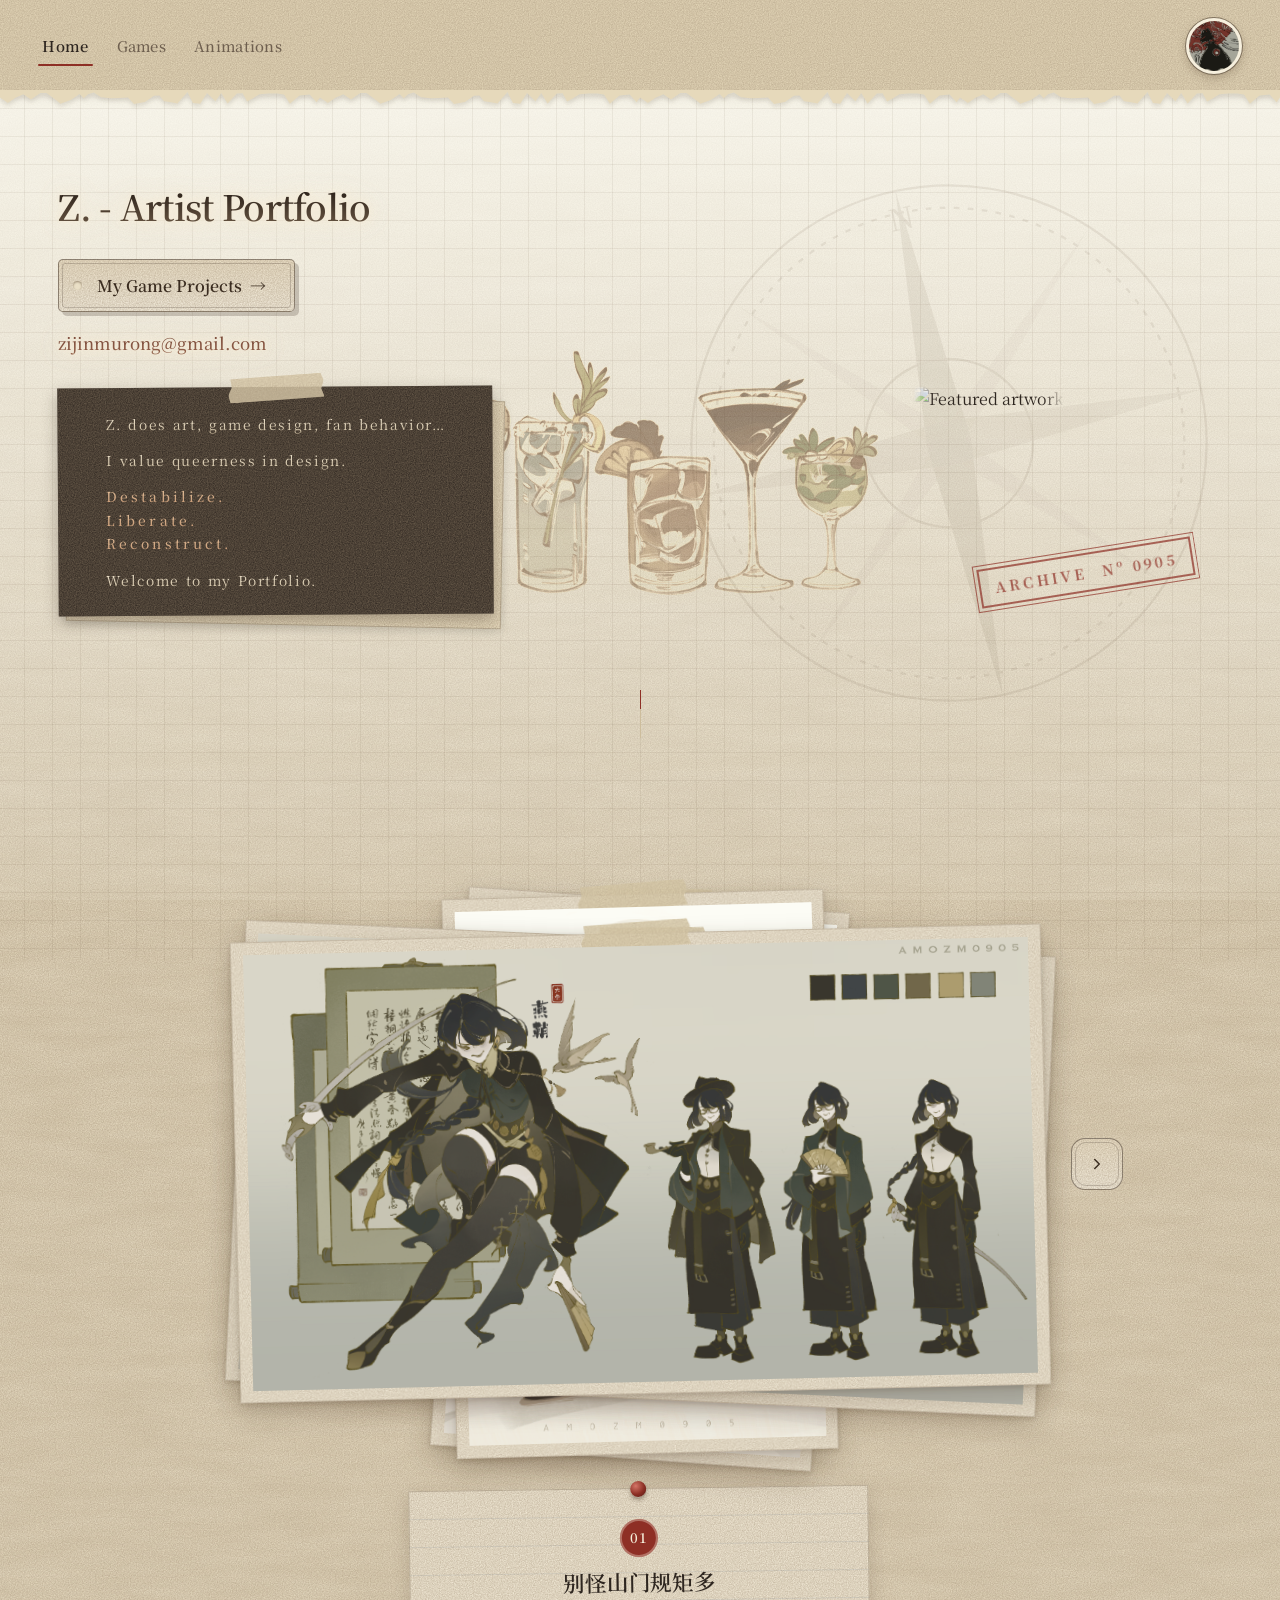
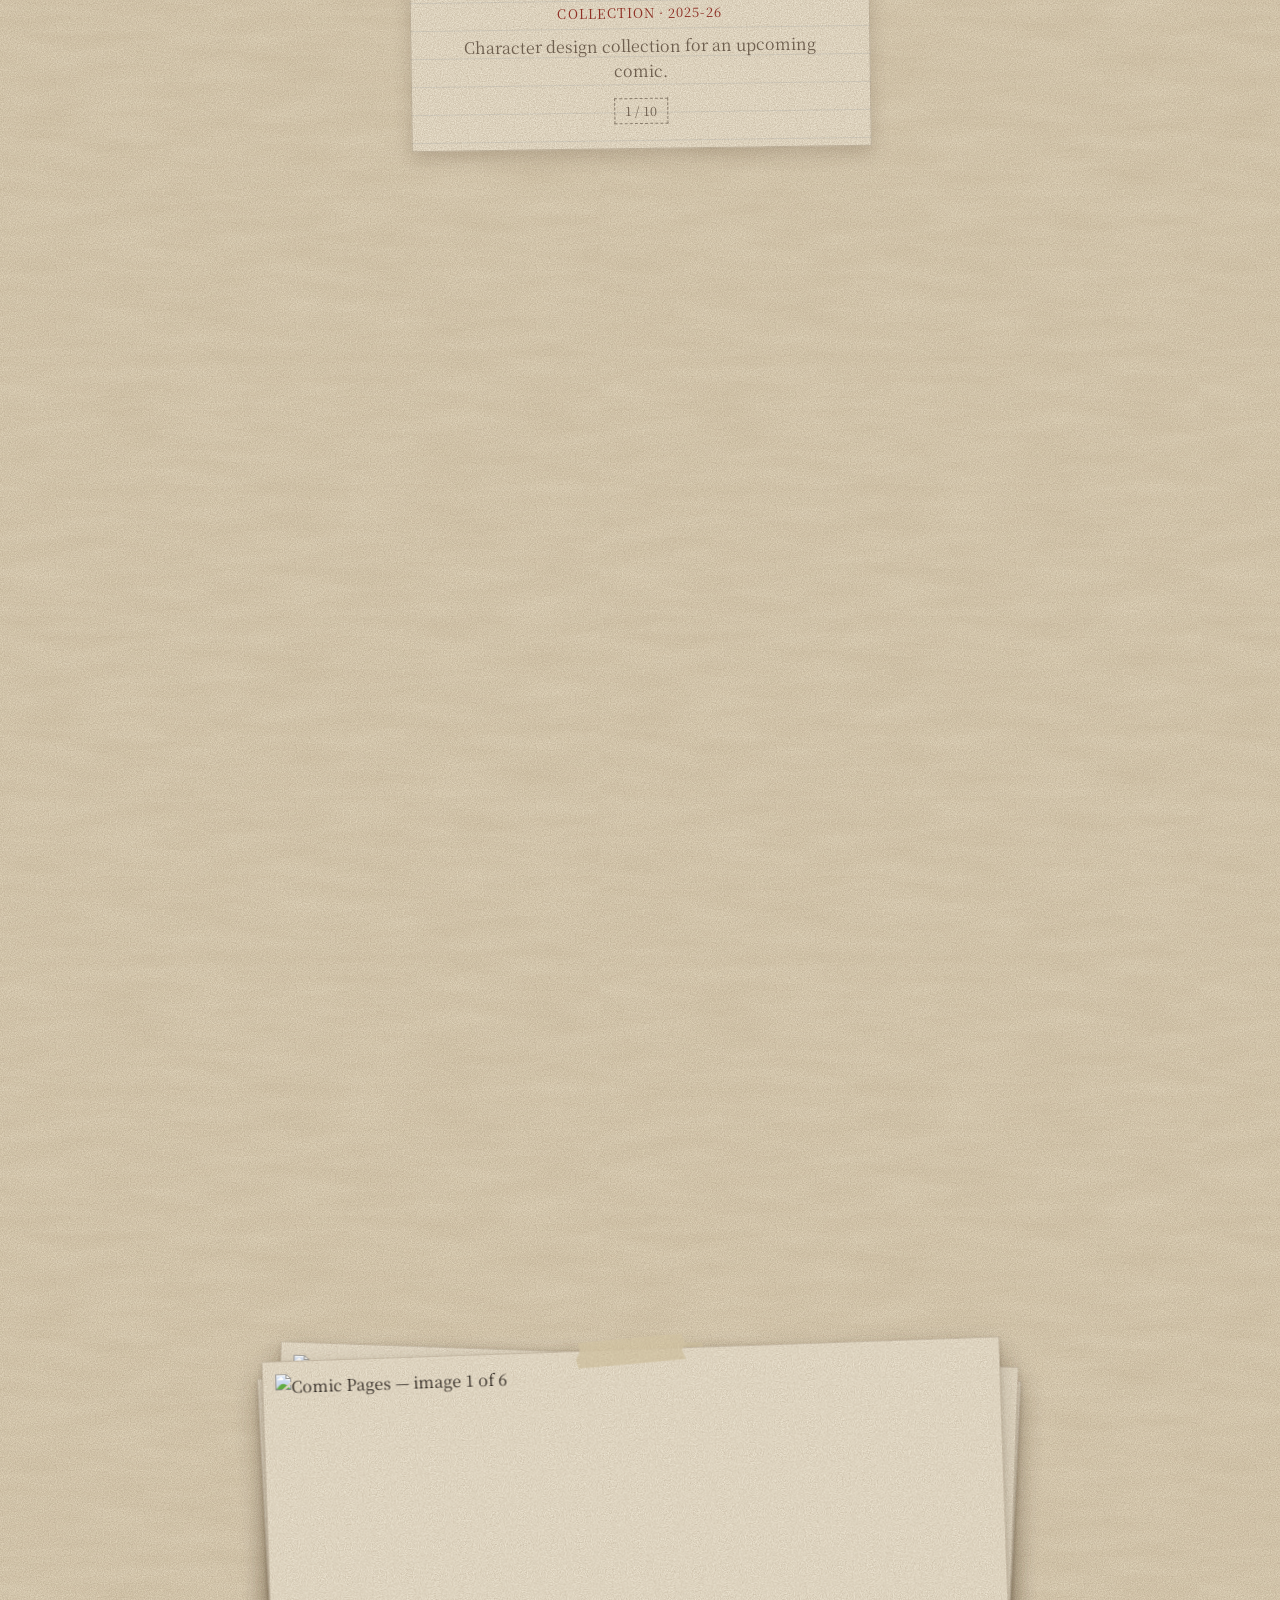
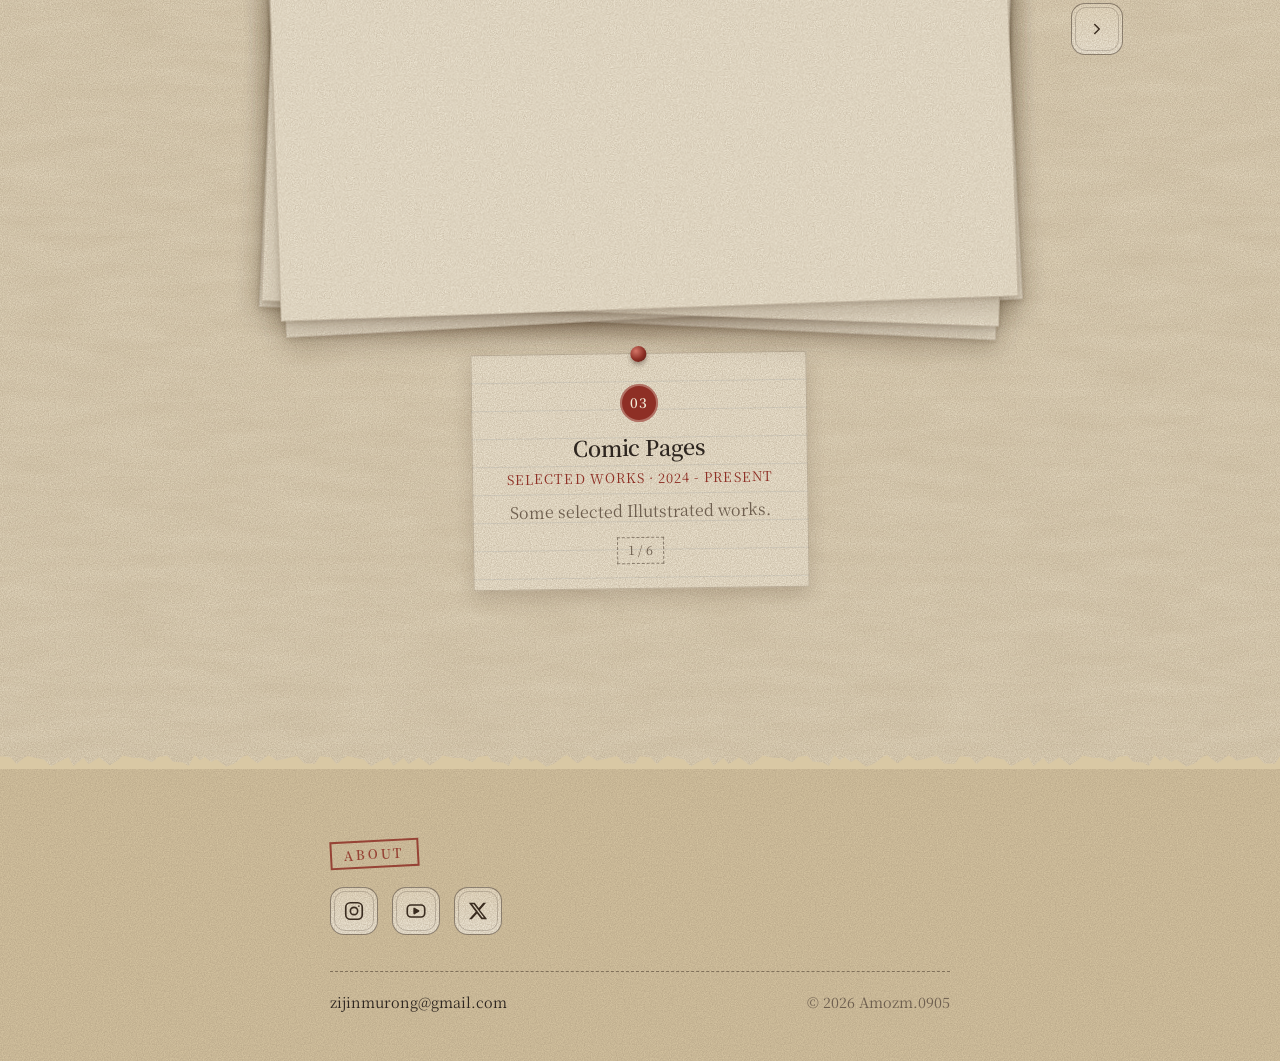
==== commit 4454541f: "hero changes and image uploads" ====
--- a/index.html
+++ b/index.html
@@ -36,9 +36,15 @@
       </div>
     </div>
 
-    <!-- Right-side picture: replace images/hero.png with your own PNG (edges fade into the background) -->
+    <!-- Right-side pictures: use your own PNGs (edges fade into the background) -->
+    <!-- Rotating pictures: add or remove <img> lines — they cross-fade in this order,
+         each one showing for about 5 seconds (change HERO_SECONDS in script.js). -->
     <div class="hero-art">
       <img src="images/hero.png" alt="Featured artwork">
+      <img src="images/hero-2.png" alt="Featured artwork">
+      <img src="images/hero-3.png" alt="Featured artwork">
+      <img src="images/hero-4.png" alt="Featured artwork">
+      <img src="images/hero-5.png" alt="Featured artwork">
     </div>
     </div>
     <div class="scroll-hint" aria-hidden="true"><span></span></div>
--- a/style.css
+++ b/style.css
@@ -1042,3 +1042,28 @@
 }
 .video-facade:hover .video-play { transform: scale(1.08); }
 .video-facade:focus-visible { outline: 3px solid var(--red, #8e2f25); outline-offset: 3px; }
+
+
+/* Home hero: several pictures stacked in the same spot, cross-fading */
+.hero-art { display: grid; place-items: center; }
+.hero-art img {
+  grid-area: 1 / 1;
+  transition: opacity 1.4s ease;
+}
+.hero-art img:not(:first-child),
+.hero-art.is-rotating img { opacity: 0; }   /* extra pictures start hidden (no flash on load) */
+.hero-art.is-rotating img.is-active { opacity: 1; }
+
+/* Games + Animations pages: header picture size — change these two numbers.
+   --page-hero-height: tallest the picture may be (Home uses 72vh).
+   --page-hero-column: share of the width the picture side gets (1fr = half the page, 1.4fr = bigger). */
+.page-header.hero {
+  --page-hero-height: 72vh;
+  --page-hero-column: 1.2fr;
+}
+.page-header.hero .hero-grid { grid-template-columns: minmax(0, 1fr) minmax(0, var(--page-hero-column)); }
+.page-header.hero .hero-art img { max-height: var(--page-hero-height); }
+@media (max-width: 860px) {
+  .page-header.hero .hero-grid { grid-template-columns: 1fr; }
+  .page-header.hero .hero-art img { max-height: 48vh; }
+}
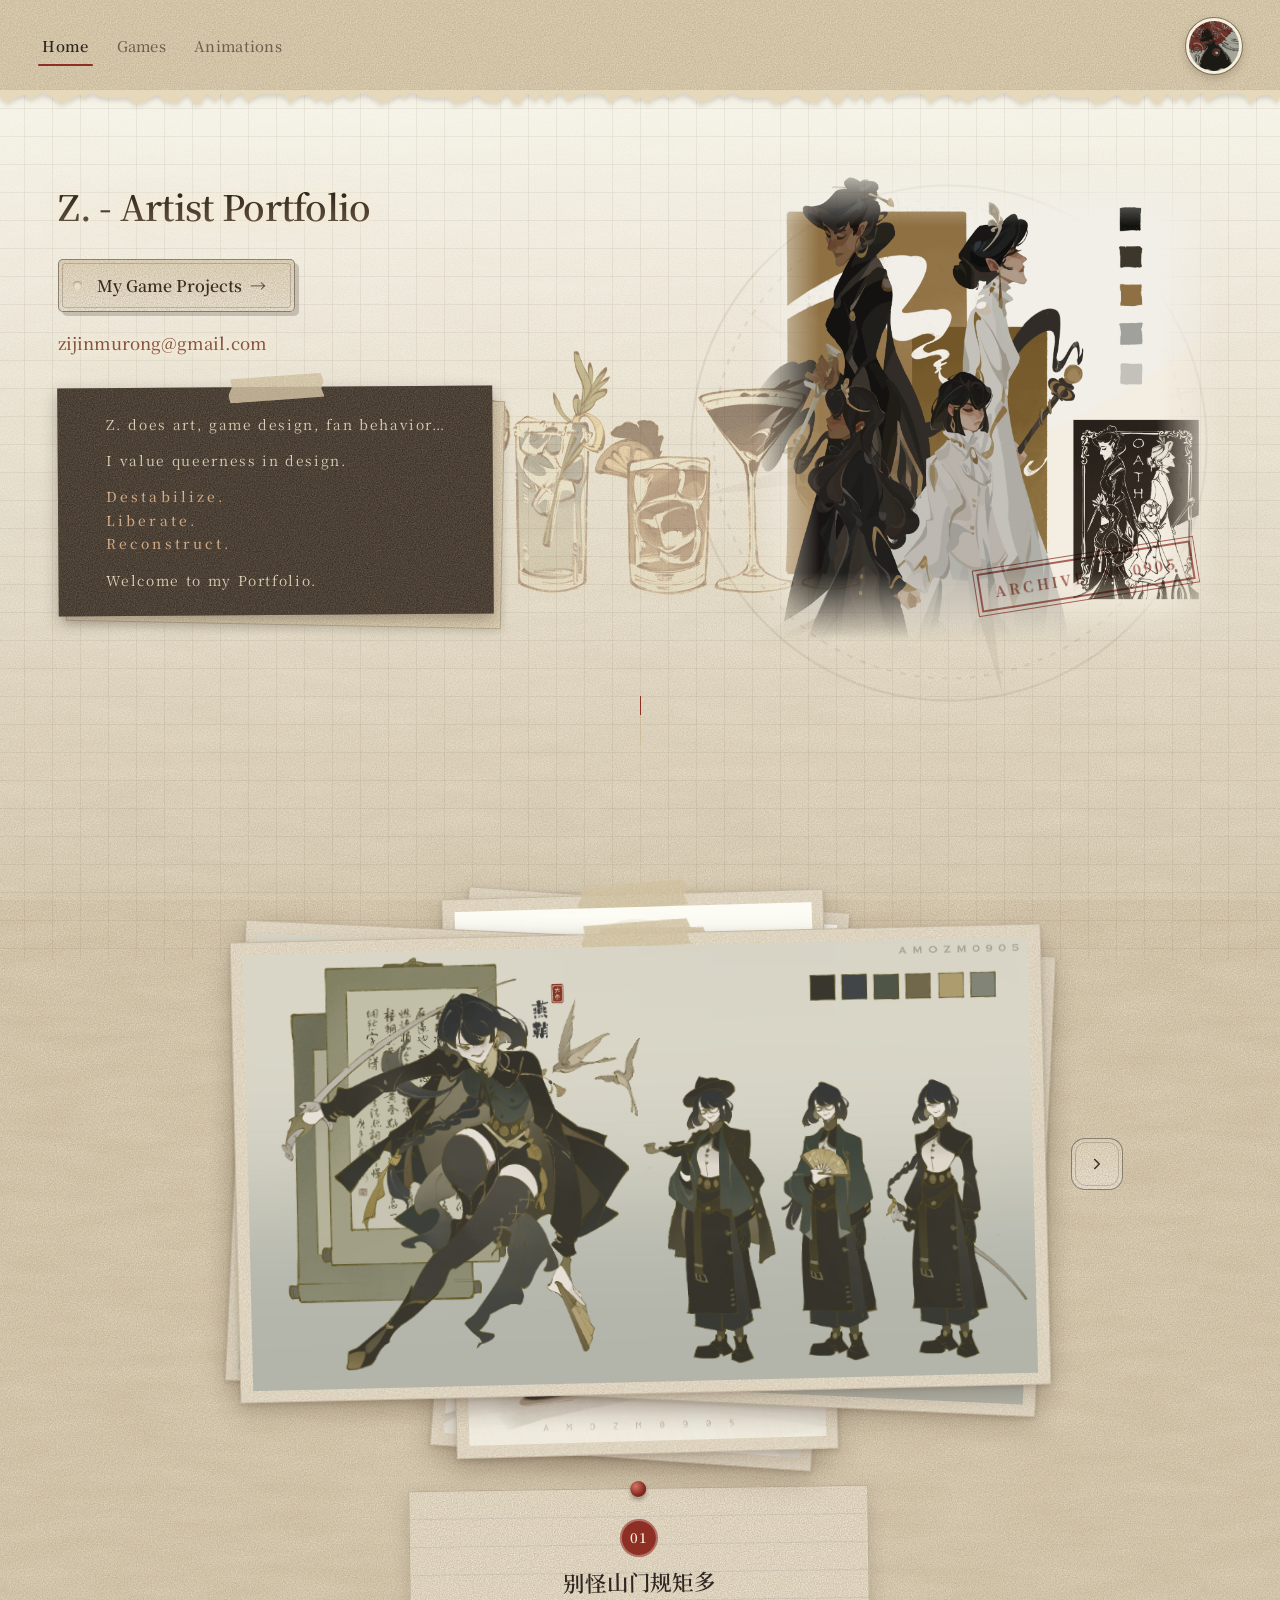
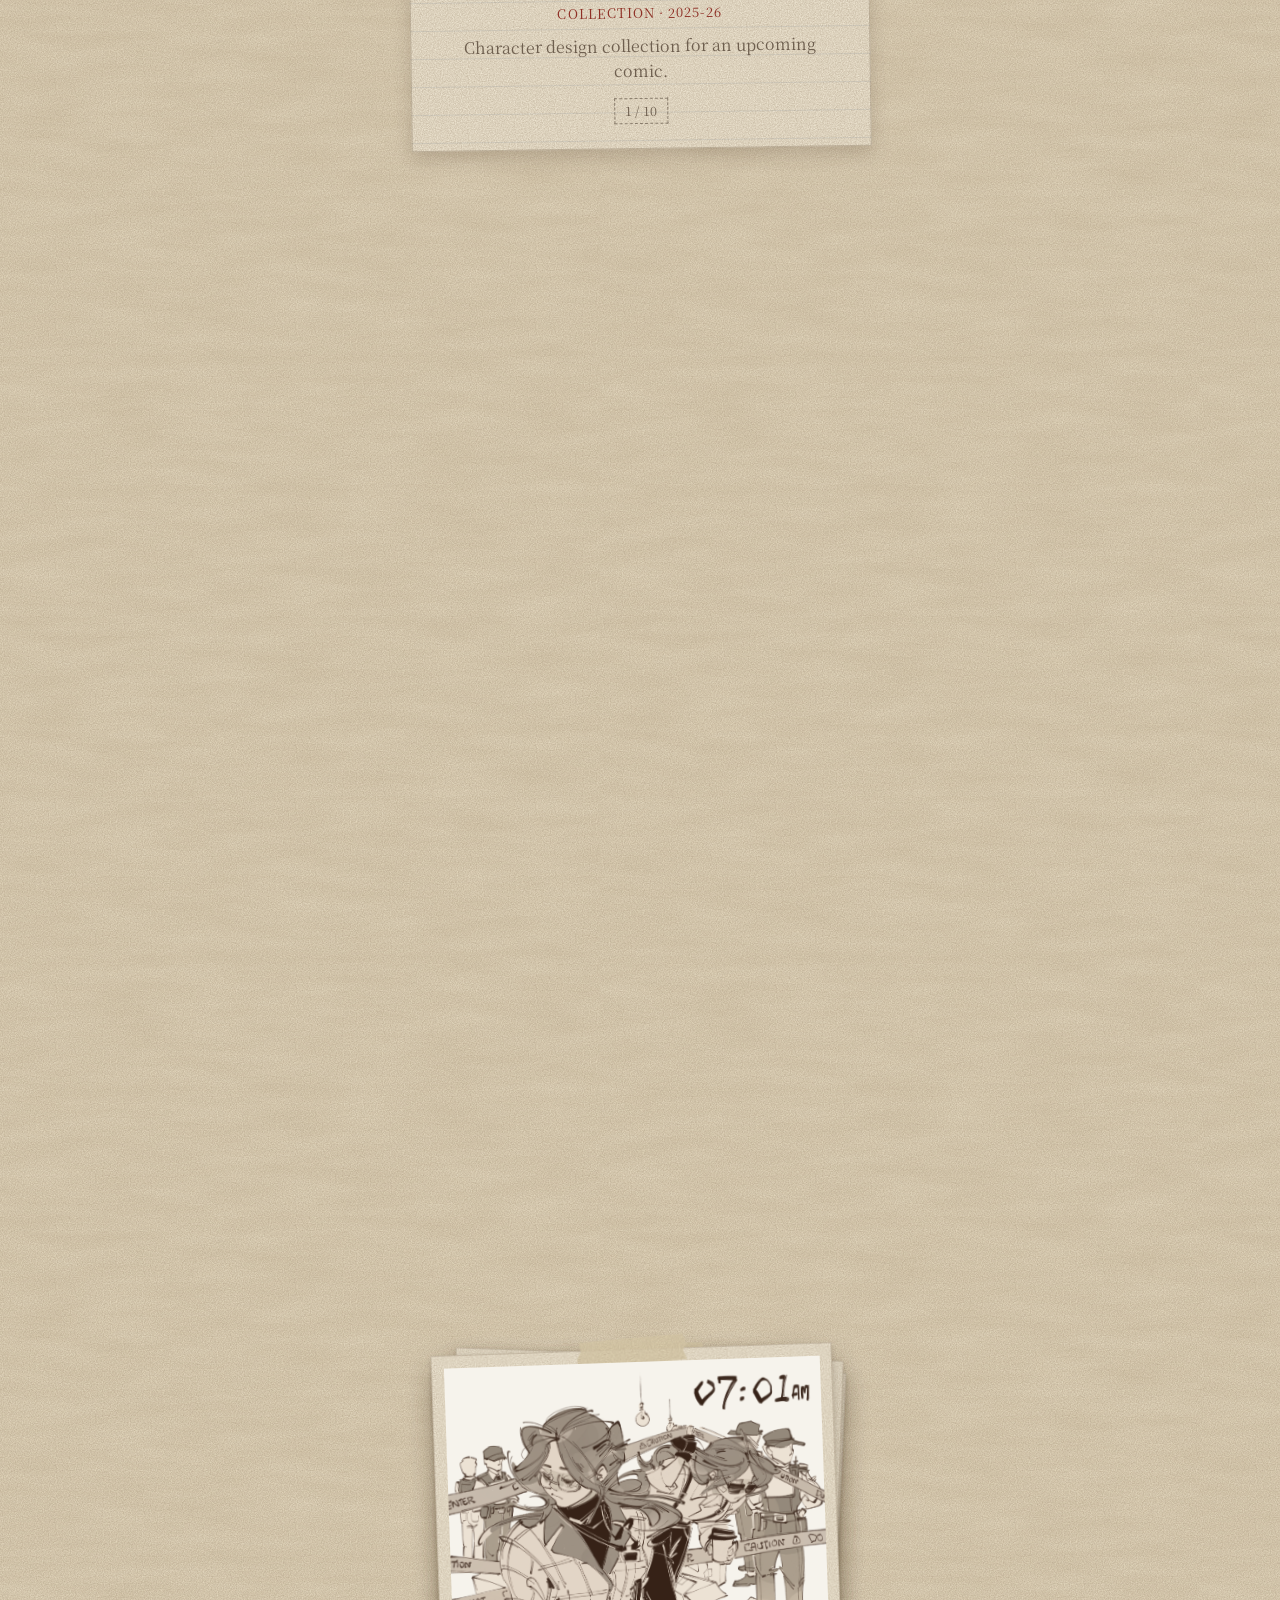
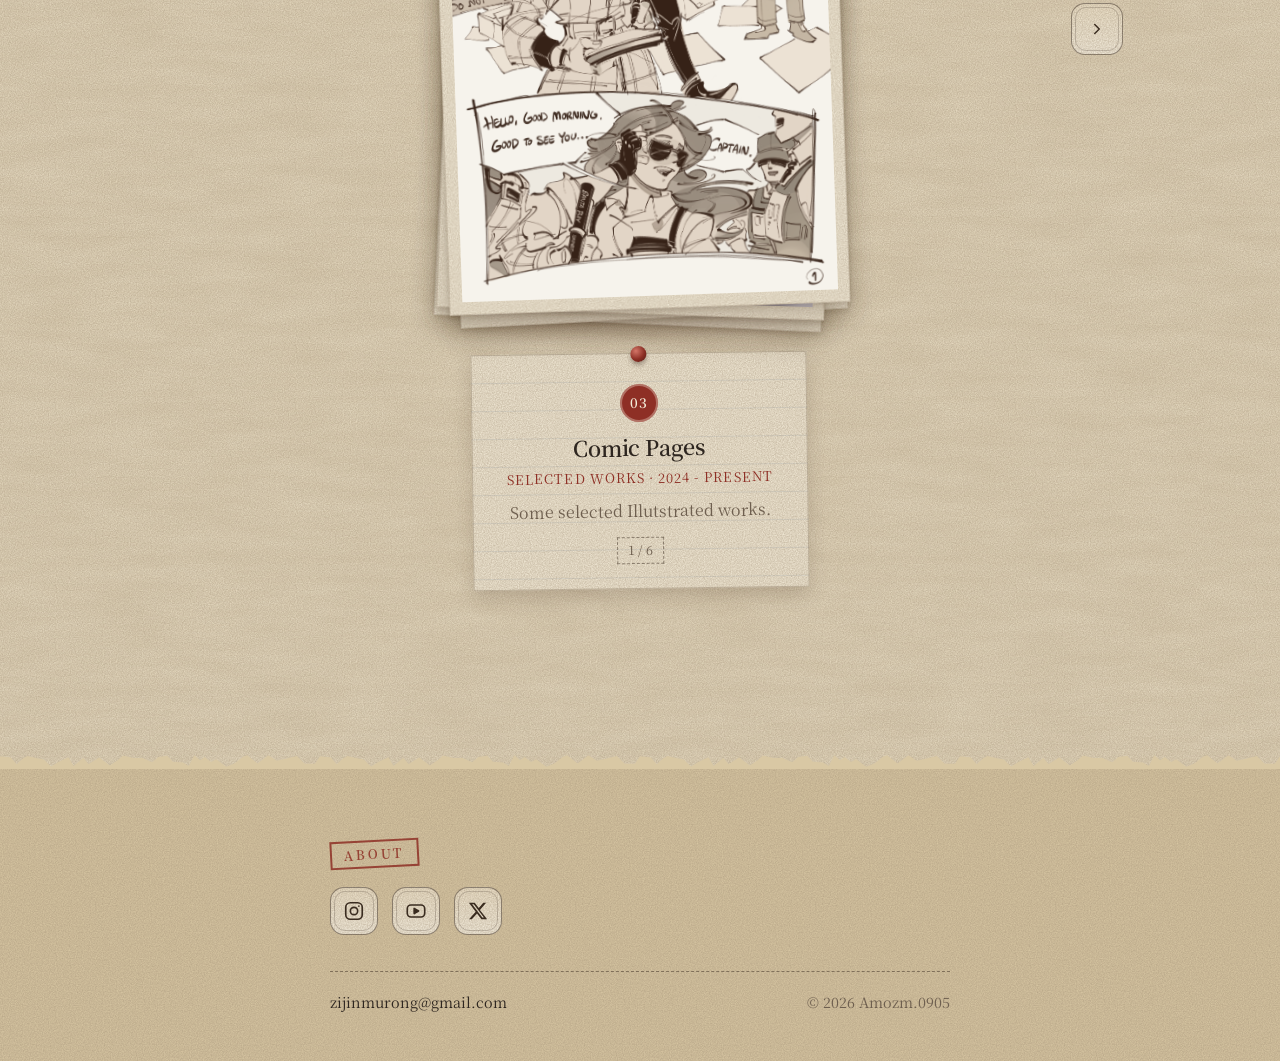
==== commit c2accbd4: "cap changes" ====
--- a/index.html
+++ b/index.html
@@ -42,9 +42,9 @@
     <div class="hero-art">
       <img src="images/hero.png" alt="Featured artwork">
       <img src="images/hero-2.png" alt="Featured artwork">
-      <img src="images/hero-3.png" alt="Featured artwork">
-      <img src="images/hero-4.png" alt="Featured artwork">
-      <img src="images/hero-5.png" alt="Featured artwork">
+      <img src="images/hero-3.PNG" alt="Featured artwork">
+      <img src="images/hero-4.PNG" alt="Featured artwork">
+      <img src="images/hero-5.PNG" alt="Featured artwork">
     </div>
     </div>
     <div class="scroll-hint" aria-hidden="true"><span></span></div>
